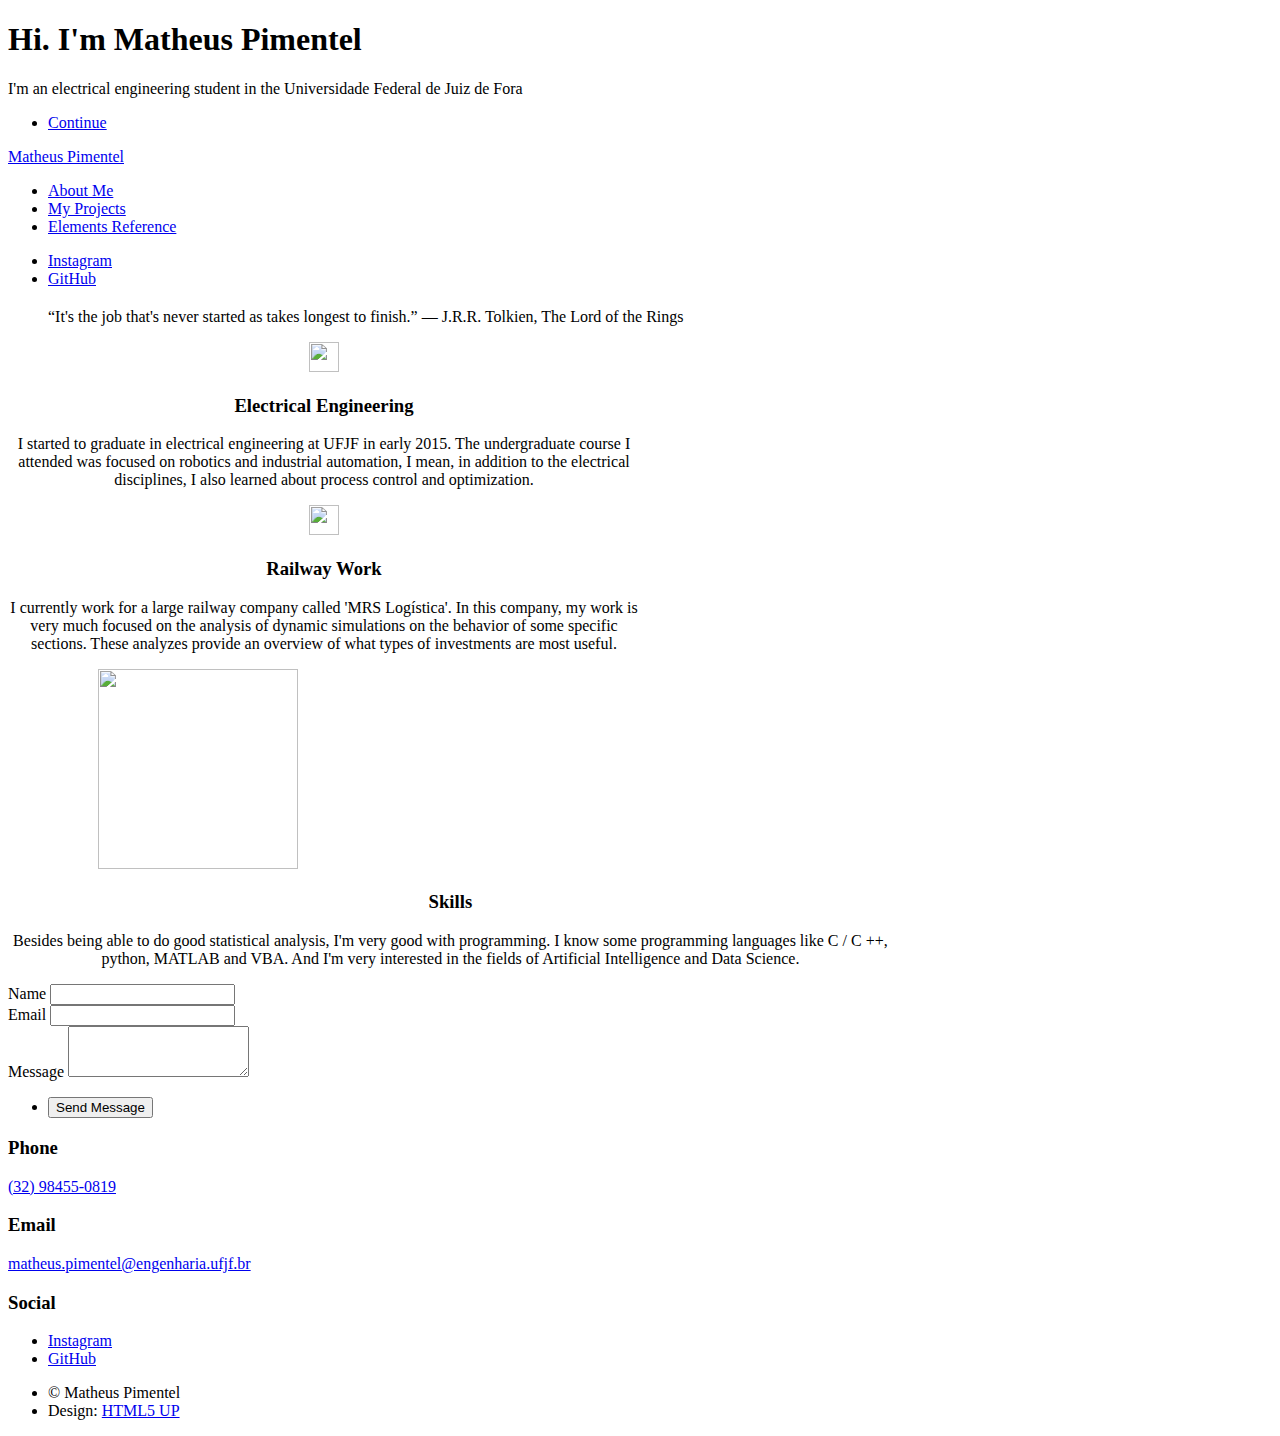
==== index.html @ df6a28dd "teste" ====
<!DOCTYPE HTML>
<!--
	Massively by HTML5 UP
	html5up.net | @ajlkn
	Free for personal and commercial use under the CCA 3.0 license (html5up.net/license)
-->
<html>
	<head>
		<title>Matheus Pimentel</title>
		<meta charset="utf-8" />
		<meta name="viewport" content="width=device-width, initial-scale=1, user-scalable=no" />
		<link rel="stylesheet" href="assets/css/main.css" />
		<noscript><link rel="stylesheet" href="assets/css/noscript.css" /></noscript>
	</head>
	<body class="is-preload">

		<!-- Wrapper -->
			<div id="wrapper">
				<!-- Intro -->
				<div id="intro">
					<h1>Hi. I'm Matheus Pimentel</h1>
					<p>
						I'm an electrical engineering student in the Universidade Federal de Juiz de Fora</p>
					<ul class="actions">
						<li><a href="#header" class="button icon solid solo fa-arrow-down scrolly">Continue</a></li>
					</ul>
				</div>

				<!-- Header -->
					<header id="header">
						<a href="index.html" class="logo">Matheus Pimentel</a>
					</header>

				<!-- Nav -->
					<nav id="nav">
						<ul class="links">
							<li class="active"><a href="index.html">About Me</a></li>
							<li><a href="myProjects.html">My Projects</a></li>
							<li><a href="elements.html">Elements Reference</a></li>
						</ul>
						<ul class="icons">
							<!--<li><a href="https://www.facebook.com/matheus.pimentel.121" class="icon brands fa-facebook-f"><span class="label">Facebook</span></a></li>  -->
							<li><a href="https://www.instagram.com/matheus.pimentel__/" class="icon brands fa-instagram"><span class="label">Instagram</span></a></li>
							<li><a href="https://github.com/matheus-pimentel" class="icon brands fa-github"><span class="label">GitHub</span></a></li>
						</ul>
					</nav>

				<!-- Main -->
					<div id="main">

						<!-- Post -->
							<section class="post">
								<header class="major">

								<!-- Blockquote -->
								<h2></h2>
								<blockquote>“It's the job that's never started as takes longest to finish.”
									― J.R.R. Tolkien, The Lord of the Rings</blockquote>
								
								<!--<hr />
									<h1>A234</h1>
									<p>Um primeiro teste</p>
								</header>
								<div class="image main"><img src="images/pic01.jpg" alt="" /></div>
								<p>tste.</p> -->

								<div class="row" style="text-align:center;alt: initial;">
									<div class="column" style="width: 50%;">
										<section>
											<img width="30" height="30" src="images/electrical.jpg"/>
											<h3>Electrical Engineering</h3>
											<p>
												I started to graduate in electrical engineering at UFJF in early 2015. The undergraduate course I attended was focused on robotics and industrial automation, I mean, in addition to the electrical disciplines, I also learned about process control and optimization.</p>
										</section>
									</div>
									<div class="column" style="width: 50%;">
										<section>
											<img width="30" height="30" src="images/railway.webp"/>
											<h3>Railway Work</h3>
											<p>
												I currently work for a large railway company called 'MRS Logística'. In this company, my work is very much focused on the analysis of dynamic simulations on the behavior of some specific sections. These analyzes provide an overview of what types of investments are most useful.</p>
										</section>
									</div>
								</div>		
								
								<div class="row" style="text-align:center;alt: initial;">
									<div class="column" style="width: 30%;">
										<section>
											<img width="200" height="200" src="images/skills.png"/>
										</section>
									</div>
									<div class="column" style="width: 70%;">
										<section>
											<h3>Skills</h3>
											<p>Besides being able to do good statistical analysis, I'm very good with programming. I know some programming languages ​​like C / C ++, python, MATLAB and VBA. And I'm very interested in the fields of Artificial Intelligence and Data Science.</p>
										</section>
									</div>
								</div>		
							</section>

					</div>

				<!-- Footer -->
					<footer id="footer">
						<section>
							<form method="post" action="#">
								<div class="fields">
									<div class="field">
										<label for="name">Name</label>
										<input type="text" name="name" id="name" />
									</div>
									<div class="field">
										<label for="email">Email</label>
										<input type="text" name="email" id="email" />
									</div>
									<div class="field">
										<label for="message">Message</label>
										<textarea name="message" id="message" rows="3"></textarea>
									</div>
								</div>
								<ul class="actions">
									<li><input type="submit" value="Send Message" /></li>
								</ul>
							</form>
						</section>
						<section class="split contact">
							<!--
							<section class="alt">
								<h3>Address</h3>
								<p>1234 Somewhere Road #87257<br />
								Nashville, TN 00000-0000</p>
							</section> -->
							<section>
								<h3>Phone</h3>
								<p><a href="#">(32) 98455-0819</a></p>
							</section>
							<section>
								<h3>Email</h3>
								<p><a href="#">matheus.pimentel@engenharia.ufjf.br</a></p>
							</section>
							<section>
								<h3>Social</h3>
								<ul class="icons alt">
									<!--<li><a href="https://www.facebook.com/matheus.pimentel.121" class="icon brands fa-facebook-f"><span class="label">Facebook</span></a></li>  -->
									<li><a href="https://www.instagram.com/matheus.pimentel__/" class="icon brands fa-instagram"><span class="label">Instagram</span></a></li>
									<li><a href="https://github.com/matheus-pimentel" class="icon brands fa-github"><span class="label">GitHub</span></a></li>
								</ul>
							</section>
						</section>
					</footer>

				<!-- Copyright -->
					<div id="copyright">
						<ul><li>&copy; Matheus Pimentel</li><li>Design: <a href="https://html5up.net">HTML5 UP</a></li></ul>
					</div>

			</div>

		<!-- Scripts -->
			<script src="assets/js/jquery.min.js"></script>
			<script src="assets/js/jquery.scrollex.min.js"></script>
			<script src="assets/js/jquery.scrolly.min.js"></script>
			<script src="assets/js/browser.min.js"></script>
			<script src="assets/js/breakpoints.min.js"></script>
			<script src="assets/js/util.js"></script>
			<script src="assets/js/main.js"></script>

	</body>
</html>
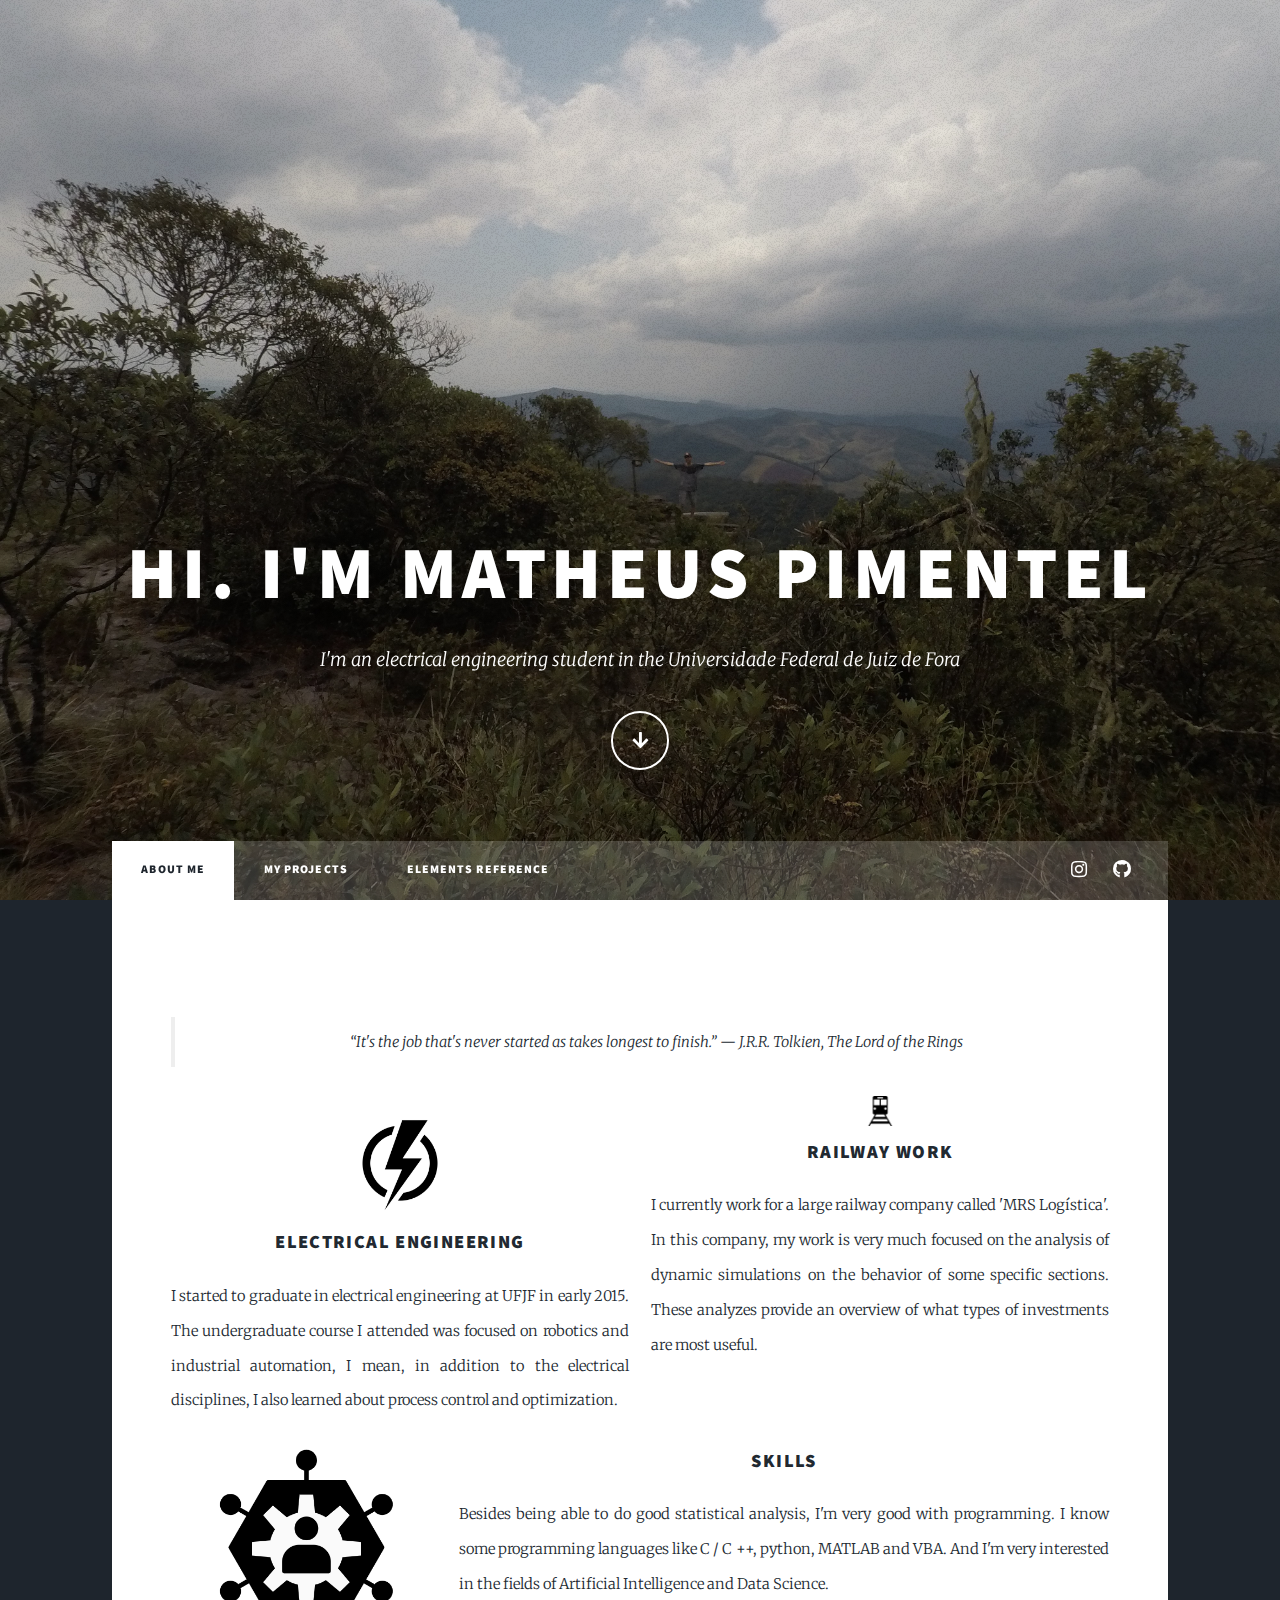
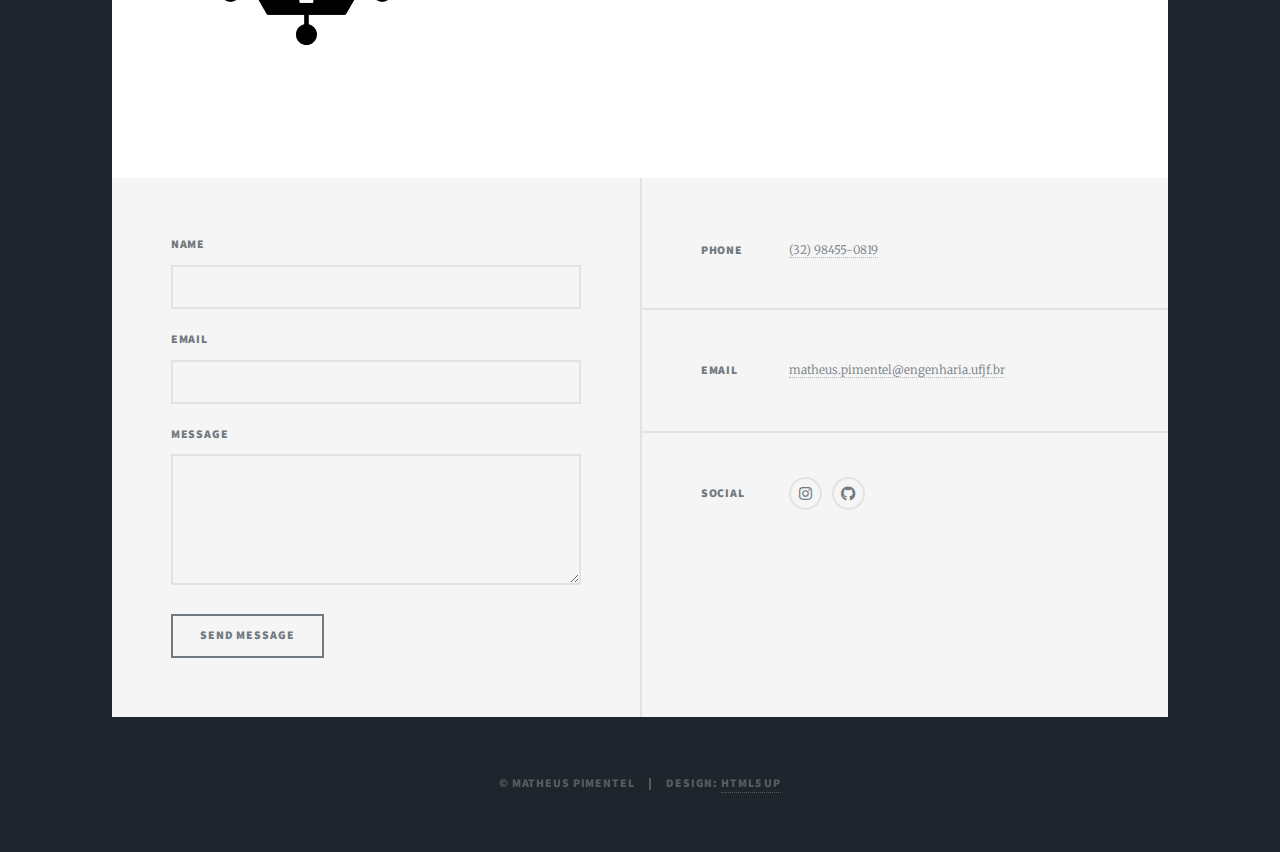
==== commit c0b21621: "teste3" ====
--- a/index.html
+++ b/index.html
@@ -67,7 +67,7 @@
 								<div class="row" style="text-align:center;alt: initial;">
 									<div class="column" style="width: 50%;">
 										<section>
-											<img width="30" height="30" src="images/electrical.jpg"/>
+											<img width="30%" height="30%" src="images/electrical.jpg"/>
 											<h3>Electrical Engineering</h3>
 											<p>
 												I started to graduate in electrical engineering at UFJF in early 2015. The undergraduate course I attended was focused on robotics and industrial automation, I mean, in addition to the electrical disciplines, I also learned about process control and optimization.</p>
--- a/assets/css/main.css
+++ b/assets/css/main.css
@@ -0,0 +1,4689 @@
+@import url(fontawesome-all.min.css);
+@import url("https://fonts.googleapis.com/css?family=Merriweather:300,700,300italic,700italic|Source+Sans+Pro:900");
+
+/*
+	Massively by HTML5 UP
+	html5up.net | @ajlkn
+	Free for personal and commercial use under the CCA 3.0 license (html5up.net/license)
+*/
+
+html, body, div, span, applet, object,
+iframe, h1, h2, h3, h4, h5, h6, p, blockquote,
+pre, a, abbr, acronym, address, big, cite,
+code, del, dfn, em, img, ins, kbd, q, s, samp,
+small, strike, strong, sub, sup, tt, var, b,
+u, i, center, dl, dt, dd, ol, ul, li, fieldset,
+form, label, legend, table, caption, tbody,
+tfoot, thead, tr, th, td, article, aside,
+canvas, details, embed, figure, figcaption,
+footer, header, hgroup, menu, nav, output, ruby,
+section, summary, time, mark, audio, video {
+	margin: 0;
+	padding: 0;
+	border: 0;
+	font-size: 100%;
+	font: inherit;
+	vertical-align: baseline;}
+
+article, aside, details, figcaption, figure,
+footer, header, hgroup, menu, nav, section {
+	display: block;}
+
+body {
+	line-height: 1;
+}
+
+ol, ul {
+	list-style: none;
+}
+
+blockquote, q {
+	quotes: none;
+}
+
+	blockquote:before, blockquote:after, q:before, q:after {
+		content: '';
+		content: none;
+	}
+
+table {
+	border-collapse: collapse;
+	border-spacing: 0;
+}
+
+body {
+	-webkit-text-size-adjust: none;
+}
+
+mark {
+	background-color: transparent;
+	color: inherit;
+}
+
+input::-moz-focus-inner {
+	border: 0;
+	padding: 0;
+}
+
+input, select, textarea {
+	-moz-appearance: none;
+	-webkit-appearance: none;
+	-ms-appearance: none;
+	appearance: none;
+}
+
+/* Basic */
+
+	@-ms-viewport {
+		width: device-width;
+	}
+
+	body {
+		-ms-overflow-style: scrollbar;
+	}
+
+	@media screen and (max-width: 480px) {
+
+		html, body {
+			min-width: 320px;
+		}
+
+	}
+
+	html {
+		box-sizing: border-box;
+	}
+
+	*, *:before, *:after {
+		box-sizing: inherit;
+	}
+
+	body {
+		background-color: #1e252d;
+	}
+
+		body.is-preload *, body.is-preload *:before, body.is-preload *:after {
+			-moz-animation: none !important;
+			-webkit-animation: none !important;
+			-ms-animation: none !important;
+			animation: none !important;
+			-moz-transition: none !important;
+			-webkit-transition: none !important;
+			-ms-transition: none !important;
+			transition: none !important;
+		}
+
+/* Type */
+
+	html {
+		font-size: 16pt;
+	}
+
+		@media screen and (max-width: 1680px) {
+
+			html {
+				font-size: 12pt;
+			}
+
+		}
+
+		@media screen and (max-width: 1280px) {
+
+			html {
+				font-size: 11pt;
+			}
+
+		}
+
+		@media screen and (max-width: 360px) {
+
+			html {
+				font-size: 10pt;
+			}
+
+		}
+
+	body {
+		color: #212931;
+	}
+
+	body, input, select, textarea {
+		font-family: "Merriweather", Georgia, serif;
+		font-weight: 300;
+		font-size: 1rem;
+		line-height: 2.375;
+	}
+
+	a {
+		-moz-transition: color 0.2s ease-in-out, background-color 0.2s ease-in-out, border-color 0.2s ease-in-out, box-shadow 0.2s ease-in-out;
+		-webkit-transition: color 0.2s ease-in-out, background-color 0.2s ease-in-out, border-color 0.2s ease-in-out, box-shadow 0.2s ease-in-out;
+		-ms-transition: color 0.2s ease-in-out, background-color 0.2s ease-in-out, border-color 0.2s ease-in-out, box-shadow 0.2s ease-in-out;
+		transition: color 0.2s ease-in-out, background-color 0.2s ease-in-out, border-color 0.2s ease-in-out, box-shadow 0.2s ease-in-out;
+		border-bottom: dotted 1px;
+		text-decoration: none;
+	}
+
+		a:hover {
+			border-bottom-color: transparent;
+		}
+
+	strong, b {
+		font-weight: 600;
+	}
+
+	em, i {
+		font-style: italic;
+	}
+
+	p {
+		text-align: justify;
+		margin: 0 0 2rem 0;
+	}
+
+	h1, h2, h3, h4, h5, h6 {
+		font-family: "Source Sans Pro", Helvetica, sans-serif;
+		font-weight: 900;
+		line-height: 1.5;
+		letter-spacing: 0.075em;
+		text-transform: uppercase;
+		margin: 0 0 1rem 0;
+	}
+
+		h1 a, h2 a, h3 a, h4 a, h5 a, h6 a {
+			border-bottom: 0;
+			color: inherit;
+			text-decoration: none;
+		}
+
+	h1 {
+		font-size: 4rem;
+		line-height: 1.1;
+		margin: 0 0 2rem 0;
+	}
+
+	h2 {
+		font-size: 1.75rem;
+		line-height: 1.3;
+		margin: 0 0 1.5rem 0;
+	}
+
+	h3 {
+		font-size: 1.25rem;
+		margin: 0 0 1.5rem 0;
+	}
+
+	h4 {
+		font-size: 1rem;
+	}
+
+	h5 {
+		font-size: 0.9rem;
+	}
+
+	h6 {
+		font-size: 0.8rem;
+	}
+
+	sub {
+		font-size: 0.8rem;
+		position: relative;
+		top: 0.5rem;
+	}
+
+	sup {
+		font-size: 0.8rem;
+		position: relative;
+		top: -0.5rem;
+	}
+
+	blockquote {
+		border-left: solid 4px;
+		font-style: italic;
+		margin: 0 0 2rem 0;
+		padding: 0.5rem 0 0.5rem 2rem;
+	}
+
+	code {
+		border: solid 2px;
+		font-family: "Courier New", monospace;
+		font-size: 0.9rem;
+		margin: 0 0.25rem;
+		padding: 0.25rem 0.65rem;
+	}
+
+	pre {
+		-webkit-overflow-scrolling: touch;
+		font-family: "Courier New", monospace;
+		font-size: 0.9rem;
+		margin: 0 0 2rem 0;
+	}
+
+		pre code {
+			display: block;
+			line-height: 1.75;
+			padding: 1rem 1.5rem;
+			overflow-x: auto;
+		}
+
+	hr {
+		border: 0;
+		border-bottom: solid 2px;
+		margin: 3rem 0;
+	}
+
+		hr.major {
+			margin: 5rem 0;
+		}
+
+	.align-left {
+		text-align: left;
+	}
+
+	.align-center {
+		text-align: center;
+	}
+
+	.align-right {
+		text-align: right;
+	}
+
+	input, select, textarea {
+		color: #212931;
+	}
+
+	a {
+		color: #212931;
+		border-bottom-color: rgba(33, 41, 49, 0.5);
+	}
+
+		a:hover {
+			border-bottom-color: transparent;
+			color: #18bfef !important;
+		}
+
+	strong, b {
+		color: #212931;
+	}
+
+	h1, h2, h3, h4, h5, h6 {
+		color: #212931;
+	}
+
+	blockquote {
+		border-left-color: #eeeeee;
+	}
+
+	code {
+		background: rgba(220, 220, 220, 0.25);
+		border-color: #eeeeee;
+	}
+
+	hr {
+		border-bottom-color: #eeeeee;
+	}
+
+/* Row */
+
+	.row {
+		display: flex;
+		flex-wrap: wrap;
+		box-sizing: border-box;
+		align-items: stretch;
+	}
+
+		.row > * {
+			box-sizing: border-box;
+		}
+
+		.row.gtr-uniform > * > :last-child {
+			margin-bottom: 0;
+		}
+
+		.row.aln-left {
+			justify-content: flex-start;
+		}
+
+		.row.aln-center {
+			justify-content: center;
+		}
+
+		.row.aln-right {
+			justify-content: flex-end;
+		}
+
+		.row.aln-top {
+			align-items: flex-start;
+		}
+
+		.row.aln-middle {
+			align-items: center;
+		}
+
+		.row.aln-bottom {
+			align-items: flex-end;
+		}
+
+		.row > .imp {
+			order: -1;
+		}
+
+		.row > .col-1 {
+			width: 8.33333%;
+		}
+
+		.row > .off-1 {
+			margin-left: 8.33333%;
+		}
+
+		.row > .col-2 {
+			width: 16.66667%;
+		}
+
+		.row > .off-2 {
+			margin-left: 16.66667%;
+		}
+
+		.row > .col-3 {
+			width: 25%;
+		}
+
+		.row > .off-3 {
+			margin-left: 25%;
+		}
+
+		.row > .col-4 {
+			width: 33.33333%;
+		}
+
+		.row > .off-4 {
+			margin-left: 33.33333%;
+		}
+
+		.row > .col-5 {
+			width: 41.66667%;
+		}
+
+		.row > .off-5 {
+			margin-left: 41.66667%;
+		}
+
+		.row > .col-6 {
+			width: 50%;
+		}
+
+		.row > .off-6 {
+			margin-left: 50%;
+		}
+
+		.row > .col-7 {
+			width: 58.33333%;
+		}
+
+		.row > .off-7 {
+			margin-left: 58.33333%;
+		}
+
+		.row > .col-8 {
+			width: 66.66667%;
+		}
+
+		.row > .off-8 {
+			margin-left: 66.66667%;
+		}
+
+		.row > .col-9 {
+			width: 75%;
+		}
+
+		.row > .off-9 {
+			margin-left: 75%;
+		}
+
+		.row > .col-10 {
+			width: 83.33333%;
+		}
+
+		.row > .off-10 {
+			margin-left: 83.33333%;
+		}
+
+		.row > .col-11 {
+			width: 91.66667%;
+		}
+
+		.row > .off-11 {
+			margin-left: 91.66667%;
+		}
+
+		.row > .col-12 {
+			width: 100%;
+		}
+
+		.row > .off-12 {
+			margin-left: 100%;
+		}
+
+		.row.gtr-0 {
+			margin-top: 0;
+			margin-left: 0rem;
+		}
+
+			.row.gtr-0 > * {
+				padding: 0 0 0 0rem;
+			}
+
+			.row.gtr-0.gtr-uniform {
+				margin-top: 0rem;
+			}
+
+				.row.gtr-0.gtr-uniform > * {
+					padding-top: 0rem;
+				}
+
+		.row.gtr-25 {
+			margin-top: 0;
+			margin-left: -0.375rem;
+		}
+
+			.row.gtr-25 > * {
+				padding: 0 0 0 0.375rem;
+			}
+
+			.row.gtr-25.gtr-uniform {
+				margin-top: -0.375rem;
+			}
+
+				.row.gtr-25.gtr-uniform > * {
+					padding-top: 0.375rem;
+				}
+
+		.row.gtr-50 {
+			margin-top: 0;
+			margin-left: -0.75rem;
+		}
+
+			.row.gtr-50 > * {
+				padding: 0 0 0 0.75rem;
+			}
+
+			.row.gtr-50.gtr-uniform {
+				margin-top: -0.75rem;
+			}
+
+				.row.gtr-50.gtr-uniform > * {
+					padding-top: 0.75rem;
+				}
+
+		.row {
+			margin-top: 0;
+			margin-left: -1.5rem;
+		}
+
+			.row > * {
+				padding: 0 0 0 1.5rem;
+			}
+
+			.row.gtr-uniform {
+				margin-top: -1.5rem;
+			}
+
+				.row.gtr-uniform > * {
+					padding-top: 1.5rem;
+				}
+
+		.row.gtr-150 {
+			margin-top: 0;
+			margin-left: -2.25rem;
+		}
+
+			.row.gtr-150 > * {
+				padding: 0 0 0 2.25rem;
+			}
+
+			.row.gtr-150.gtr-uniform {
+				margin-top: -2.25rem;
+			}
+
+				.row.gtr-150.gtr-uniform > * {
+					padding-top: 2.25rem;
+				}
+
+		.row.gtr-200 {
+			margin-top: 0;
+			margin-left: -3rem;
+		}
+
+			.row.gtr-200 > * {
+				padding: 0 0 0 3rem;
+			}
+
+			.row.gtr-200.gtr-uniform {
+				margin-top: -3rem;
+			}
+
+				.row.gtr-200.gtr-uniform > * {
+					padding-top: 3rem;
+				}
+
+		@media screen and (max-width: 1680px) {
+
+			.row {
+				display: flex;
+				flex-wrap: wrap;
+				box-sizing: border-box;
+				align-items: stretch;
+			}
+
+				.row > * {
+					box-sizing: border-box;
+				}
+
+				.row.gtr-uniform > * > :last-child {
+					margin-bottom: 0;
+				}
+
+				.row.aln-left {
+					justify-content: flex-start;
+				}
+
+				.row.aln-center {
+					justify-content: center;
+				}
+
+				.row.aln-right {
+					justify-content: flex-end;
+				}
+
+				.row.aln-top {
+					align-items: flex-start;
+				}
+
+				.row.aln-middle {
+					align-items: center;
+				}
+
+				.row.aln-bottom {
+					align-items: flex-end;
+				}
+
+				.row > .imp-xlarge {
+					order: -1;
+				}
+
+				.row > .col-1-xlarge {
+					width: 8.33333%;
+				}
+
+				.row > .off-1-xlarge {
+					margin-left: 8.33333%;
+				}
+
+				.row > .col-2-xlarge {
+					width: 16.66667%;
+				}
+
+				.row > .off-2-xlarge {
+					margin-left: 16.66667%;
+				}
+
+				.row > .col-3-xlarge {
+					width: 25%;
+				}
+
+				.row > .off-3-xlarge {
+					margin-left: 25%;
+				}
+
+				.row > .col-4-xlarge {
+					width: 33.33333%;
+				}
+
+				.row > .off-4-xlarge {
+					margin-left: 33.33333%;
+				}
+
+				.row > .col-5-xlarge {
+					width: 41.66667%;
+				}
+
+				.row > .off-5-xlarge {
+					margin-left: 41.66667%;
+				}
+
+				.row > .col-6-xlarge {
+					width: 50%;
+				}
+
+				.row > .off-6-xlarge {
+					margin-left: 50%;
+				}
+
+				.row > .col-7-xlarge {
+					width: 58.33333%;
+				}
+
+				.row > .off-7-xlarge {
+					margin-left: 58.33333%;
+				}
+
+				.row > .col-8-xlarge {
+					width: 66.66667%;
+				}
+
+				.row > .off-8-xlarge {
+					margin-left: 66.66667%;
+				}
+
+				.row > .col-9-xlarge {
+					width: 75%;
+				}
+
+				.row > .off-9-xlarge {
+					margin-left: 75%;
+				}
+
+				.row > .col-10-xlarge {
+					width: 83.33333%;
+				}
+
+				.row > .off-10-xlarge {
+					margin-left: 83.33333%;
+				}
+
+				.row > .col-11-xlarge {
+					width: 91.66667%;
+				}
+
+				.row > .off-11-xlarge {
+					margin-left: 91.66667%;
+				}
+
+				.row > .col-12-xlarge {
+					width: 100%;
+				}
+
+				.row > .off-12-xlarge {
+					margin-left: 100%;
+				}
+
+				.row.gtr-0 {
+					margin-top: 0;
+					margin-left: 0rem;
+				}
+
+					.row.gtr-0 > * {
+						padding: 0 0 0 0rem;
+					}
+
+					.row.gtr-0.gtr-uniform {
+						margin-top: 0rem;
+					}
+
+						.row.gtr-0.gtr-uniform > * {
+							padding-top: 0rem;
+						}
+
+				.row.gtr-25 {
+					margin-top: 0;
+					margin-left: -0.375rem;
+				}
+
+					.row.gtr-25 > * {
+						padding: 0 0 0 0.375rem;
+					}
+
+					.row.gtr-25.gtr-uniform {
+						margin-top: -0.375rem;
+					}
+
+						.row.gtr-25.gtr-uniform > * {
+							padding-top: 0.375rem;
+						}
+
+				.row.gtr-50 {
+					margin-top: 0;
+					margin-left: -0.75rem;
+				}
+
+					.row.gtr-50 > * {
+						padding: 0 0 0 0.75rem;
+					}
+
+					.row.gtr-50.gtr-uniform {
+						margin-top: -0.75rem;
+					}
+
+						.row.gtr-50.gtr-uniform > * {
+							padding-top: 0.75rem;
+						}
+
+				.row {
+					margin-top: 0;
+					margin-left: -1.5rem;
+				}
+
+					.row > * {
+						padding: 0 0 0 1.5rem;
+					}
+
+					.row.gtr-uniform {
+						margin-top: -1.5rem;
+					}
+
+						.row.gtr-uniform > * {
+							padding-top: 1.5rem;
+						}
+
+				.row.gtr-150 {
+					margin-top: 0;
+					margin-left: -2.25rem;
+				}
+
+					.row.gtr-150 > * {
+						padding: 0 0 0 2.25rem;
+					}
+
+					.row.gtr-150.gtr-uniform {
+						margin-top: -2.25rem;
+					}
+
+						.row.gtr-150.gtr-uniform > * {
+							padding-top: 2.25rem;
+						}
+
+				.row.gtr-200 {
+					margin-top: 0;
+					margin-left: -3rem;
+				}
+
+					.row.gtr-200 > * {
+						padding: 0 0 0 3rem;
+					}
+
+					.row.gtr-200.gtr-uniform {
+						margin-top: -3rem;
+					}
+
+						.row.gtr-200.gtr-uniform > * {
+							padding-top: 3rem;
+						}
+
+		}
+
+		@media screen and (max-width: 1280px) {
+
+			.row {
+				display: flex;
+				flex-wrap: wrap;
+				box-sizing: border-box;
+				align-items: stretch;
+			}
+
+				.row > * {
+					box-sizing: border-box;
+				}
+
+				.row.gtr-uniform > * > :last-child {
+					margin-bottom: 0;
+				}
+
+				.row.aln-left {
+					justify-content: flex-start;
+				}
+
+				.row.aln-center {
+					justify-content: center;
+				}
+
+				.row.aln-right {
+					justify-content: flex-end;
+				}
+
+				.row.aln-top {
+					align-items: flex-start;
+				}
+
+				.row.aln-middle {
+					align-items: center;
+				}
+
+				.row.aln-bottom {
+					align-items: flex-end;
+				}
+
+				.row > .imp-large {
+					order: -1;
+				}
+
+				.row > .col-1-large {
+					width: 8.33333%;
+				}
+
+				.row > .off-1-large {
+					margin-left: 8.33333%;
+				}
+
+				.row > .col-2-large {
+					width: 16.66667%;
+				}
+
+				.row > .off-2-large {
+					margin-left: 16.66667%;
+				}
+
+				.row > .col-3-large {
+					width: 25%;
+				}
+
+				.row > .off-3-large {
+					margin-left: 25%;
+				}
+
+				.row > .col-4-large {
+					width: 33.33333%;
+				}
+
+				.row > .off-4-large {
+					margin-left: 33.33333%;
+				}
+
+				.row > .col-5-large {
+					width: 41.66667%;
+				}
+
+				.row > .off-5-large {
+					margin-left: 41.66667%;
+				}
+
+				.row > .col-6-large {
+					width: 50%;
+				}
+
+				.row > .off-6-large {
+					margin-left: 50%;
+				}
+
+				.row > .col-7-large {
+					width: 58.33333%;
+				}
+
+				.row > .off-7-large {
+					margin-left: 58.33333%;
+				}
+
+				.row > .col-8-large {
+					width: 66.66667%;
+				}
+
+				.row > .off-8-large {
+					margin-left: 66.66667%;
+				}
+
+				.row > .col-9-large {
+					width: 75%;
+				}
+
+				.row > .off-9-large {
+					margin-left: 75%;
+				}
+
+				.row > .col-10-large {
+					width: 83.33333%;
+				}
+
+				.row > .off-10-large {
+					margin-left: 83.33333%;
+				}
+
+				.row > .col-11-large {
+					width: 91.66667%;
+				}
+
+				.row > .off-11-large {
+					margin-left: 91.66667%;
+				}
+
+				.row > .col-12-large {
+					width: 100%;
+				}
+
+				.row > .off-12-large {
+					margin-left: 100%;
+				}
+
+				.row.gtr-0 {
+					margin-top: 0;
+					margin-left: 0rem;
+				}
+
+					.row.gtr-0 > * {
+						padding: 0 0 0 0rem;
+					}
+
+					.row.gtr-0.gtr-uniform {
+						margin-top: 0rem;
+					}
+
+						.row.gtr-0.gtr-uniform > * {
+							padding-top: 0rem;
+						}
+
+				.row.gtr-25 {
+					margin-top: 0;
+					margin-left: -0.375rem;
+				}
+
+					.row.gtr-25 > * {
+						padding: 0 0 0 0.375rem;
+					}
+
+					.row.gtr-25.gtr-uniform {
+						margin-top: -0.375rem;
+					}
+
+						.row.gtr-25.gtr-uniform > * {
+							padding-top: 0.375rem;
+						}
+
+				.row.gtr-50 {
+					margin-top: 0;
+					margin-left: -0.75rem;
+				}
+
+					.row.gtr-50 > * {
+						padding: 0 0 0 0.75rem;
+					}
+
+					.row.gtr-50.gtr-uniform {
+						margin-top: -0.75rem;
+					}
+
+						.row.gtr-50.gtr-uniform > * {
+							padding-top: 0.75rem;
+						}
+
+				.row {
+					margin-top: 0;
+					margin-left: -1.5rem;
+				}
+
+					.row > * {
+						padding: 0 0 0 1.5rem;
+					}
+
+					.row.gtr-uniform {
+						margin-top: -1.5rem;
+					}
+
+						.row.gtr-uniform > * {
+							padding-top: 1.5rem;
+						}
+
+				.row.gtr-150 {
+					margin-top: 0;
+					margin-left: -2.25rem;
+				}
+
+					.row.gtr-150 > * {
+						padding: 0 0 0 2.25rem;
+					}
+
+					.row.gtr-150.gtr-uniform {
+						margin-top: -2.25rem;
+					}
+
+						.row.gtr-150.gtr-uniform > * {
+							padding-top: 2.25rem;
+						}
+
+				.row.gtr-200 {
+					margin-top: 0;
+					margin-left: -3rem;
+				}
+
+					.row.gtr-200 > * {
+						padding: 0 0 0 3rem;
+					}
+
+					.row.gtr-200.gtr-uniform {
+						margin-top: -3rem;
+					}
+
+						.row.gtr-200.gtr-uniform > * {
+							padding-top: 3rem;
+						}
+
+		}
+
+		@media screen and (max-width: 980px) {
+
+			.row {
+				display: flex;
+				flex-wrap: wrap;
+				box-sizing: border-box;
+				align-items: stretch;
+			}
+
+				.row > * {
+					box-sizing: border-box;
+				}
+
+				.row.gtr-uniform > * > :last-child {
+					margin-bottom: 0;
+				}
+
+				.row.aln-left {
+					justify-content: flex-start;
+				}
+
+				.row.aln-center {
+					justify-content: center;
+				}
+
+				.row.aln-right {
+					justify-content: flex-end;
+				}
+
+				.row.aln-top {
+					align-items: flex-start;
+				}
+
+				.row.aln-middle {
+					align-items: center;
+				}
+
+				.row.aln-bottom {
+					align-items: flex-end;
+				}
+
+				.row > .imp-medium {
+					order: -1;
+				}
+
+				.row > .col-1-medium {
+					width: 8.33333%;
+				}
+
+				.row > .off-1-medium {
+					margin-left: 8.33333%;
+				}
+
+				.row > .col-2-medium {
+					width: 16.66667%;
+				}
+
+				.row > .off-2-medium {
+					margin-left: 16.66667%;
+				}
+
+				.row > .col-3-medium {
+					width: 25%;
+				}
+
+				.row > .off-3-medium {
+					margin-left: 25%;
+				}
+
+				.row > .col-4-medium {
+					width: 33.33333%;
+				}
+
+				.row > .off-4-medium {
+					margin-left: 33.33333%;
+				}
+
+				.row > .col-5-medium {
+					width: 41.66667%;
+				}
+
+				.row > .off-5-medium {
+					margin-left: 41.66667%;
+				}
+
+				.row > .col-6-medium {
+					width: 50%;
+				}
+
+				.row > .off-6-medium {
+					margin-left: 50%;
+				}
+
+				.row > .col-7-medium {
+					width: 58.33333%;
+				}
+
+				.row > .off-7-medium {
+					margin-left: 58.33333%;
+				}
+
+				.row > .col-8-medium {
+					width: 66.66667%;
+				}
+
+				.row > .off-8-medium {
+					margin-left: 66.66667%;
+				}
+
+				.row > .col-9-medium {
+					width: 75%;
+				}
+
+				.row > .off-9-medium {
+					margin-left: 75%;
+				}
+
+				.row > .col-10-medium {
+					width: 83.33333%;
+				}
+
+				.row > .off-10-medium {
+					margin-left: 83.33333%;
+				}
+
+				.row > .col-11-medium {
+					width: 91.66667%;
+				}
+
+				.row > .off-11-medium {
+					margin-left: 91.66667%;
+				}
+
+				.row > .col-12-medium {
+					width: 100%;
+				}
+
+				.row > .off-12-medium {
+					margin-left: 100%;
+				}
+
+				.row.gtr-0 {
+					margin-top: 0;
+					margin-left: 0rem;
+				}
+
+					.row.gtr-0 > * {
+						padding: 0 0 0 0rem;
+					}
+
+					.row.gtr-0.gtr-uniform {
+						margin-top: 0rem;
+					}
+
+						.row.gtr-0.gtr-uniform > * {
+							padding-top: 0rem;
+						}
+
+				.row.gtr-25 {
+					margin-top: 0;
+					margin-left: -0.375rem;
+				}
+
+					.row.gtr-25 > * {
+						padding: 0 0 0 0.375rem;
+					}
+
+					.row.gtr-25.gtr-uniform {
+						margin-top: -0.375rem;
+					}
+
+						.row.gtr-25.gtr-uniform > * {
+							padding-top: 0.375rem;
+						}
+
+				.row.gtr-50 {
+					margin-top: 0;
+					margin-left: -0.75rem;
+				}
+
+					.row.gtr-50 > * {
+						padding: 0 0 0 0.75rem;
+					}
+
+					.row.gtr-50.gtr-uniform {
+						margin-top: -0.75rem;
+					}
+
+						.row.gtr-50.gtr-uniform > * {
+							padding-top: 0.75rem;
+						}
+
+				.row {
+					margin-top: 0;
+					margin-left: -1.5rem;
+				}
+
+					.row > * {
+						padding: 0 0 0 1.5rem;
+					}
+
+					.row.gtr-uniform {
+						margin-top: -1.5rem;
+					}
+
+						.row.gtr-uniform > * {
+							padding-top: 1.5rem;
+						}
+
+				.row.gtr-150 {
+					margin-top: 0;
+					margin-left: -2.25rem;
+				}
+
+					.row.gtr-150 > * {
+						padding: 0 0 0 2.25rem;
+					}
+
+					.row.gtr-150.gtr-uniform {
+						margin-top: -2.25rem;
+					}
+
+						.row.gtr-150.gtr-uniform > * {
+							padding-top: 2.25rem;
+						}
+
+				.row.gtr-200 {
+					margin-top: 0;
+					margin-left: -3rem;
+				}
+
+					.row.gtr-200 > * {
+						padding: 0 0 0 3rem;
+					}
+
+					.row.gtr-200.gtr-uniform {
+						margin-top: -3rem;
+					}
+
+						.row.gtr-200.gtr-uniform > * {
+							padding-top: 3rem;
+						}
+
+		}
+
+		@media screen and (max-width: 736px) {
+
+			.row {
+				display: flex;
+				flex-wrap: wrap;
+				box-sizing: border-box;
+				align-items: stretch;
+			}
+
+				.row > * {
+					box-sizing: border-box;
+				}
+
+				.row.gtr-uniform > * > :last-child {
+					margin-bottom: 0;
+				}
+
+				.row.aln-left {
+					justify-content: flex-start;
+				}
+
+				.row.aln-center {
+					justify-content: center;
+				}
+
+				.row.aln-right {
+					justify-content: flex-end;
+				}
+
+				.row.aln-top {
+					align-items: flex-start;
+				}
+
+				.row.aln-middle {
+					align-items: center;
+				}
+
+				.row.aln-bottom {
+					align-items: flex-end;
+				}
+
+				.row > .imp-small {
+					order: -1;
+				}
+
+				.row > .col-1-small {
+					width: 8.33333%;
+				}
+
+				.row > .off-1-small {
+					margin-left: 8.33333%;
+				}
+
+				.row > .col-2-small {
+					width: 16.66667%;
+				}
+
+				.row > .off-2-small {
+					margin-left: 16.66667%;
+				}
+
+				.row > .col-3-small {
+					width: 25%;
+				}
+
+				.row > .off-3-small {
+					margin-left: 25%;
+				}
+
+				.row > .col-4-small {
+					width: 33.33333%;
+				}
+
+				.row > .off-4-small {
+					margin-left: 33.33333%;
+				}
+
+				.row > .col-5-small {
+					width: 41.66667%;
+				}
+
+				.row > .off-5-small {
+					margin-left: 41.66667%;
+				}
+
+				.row > .col-6-small {
+					width: 50%;
+				}
+
+				.row > .off-6-small {
+					margin-left: 50%;
+				}
+
+				.row > .col-7-small {
+					width: 58.33333%;
+				}
+
+				.row > .off-7-small {
+					margin-left: 58.33333%;
+				}
+
+				.row > .col-8-small {
+					width: 66.66667%;
+				}
+
+				.row > .off-8-small {
+					margin-left: 66.66667%;
+				}
+
+				.row > .col-9-small {
+					width: 75%;
+				}
+
+				.row > .off-9-small {
+					margin-left: 75%;
+				}
+
+				.row > .col-10-small {
+					width: 83.33333%;
+				}
+
+				.row > .off-10-small {
+					margin-left: 83.33333%;
+				}
+
+				.row > .col-11-small {
+					width: 91.66667%;
+				}
+
+				.row > .off-11-small {
+					margin-left: 91.66667%;
+				}
+
+				.row > .col-12-small {
+					width: 100%;
+				}
+
+				.row > .off-12-small {
+					margin-left: 100%;
+				}
+
+				.row.gtr-0 {
+					margin-top: 0;
+					margin-left: 0rem;
+				}
+
+					.row.gtr-0 > * {
+						padding: 0 0 0 0rem;
+					}
+
+					.row.gtr-0.gtr-uniform {
+						margin-top: 0rem;
+					}
+
+						.row.gtr-0.gtr-uniform > * {
+							padding-top: 0rem;
+						}
+
+				.row.gtr-25 {
+					margin-top: 0;
+					margin-left: -0.375rem;
+				}
+
+					.row.gtr-25 > * {
+						padding: 0 0 0 0.375rem;
+					}
+
+					.row.gtr-25.gtr-uniform {
+						margin-top: -0.375rem;
+					}
+
+						.row.gtr-25.gtr-uniform > * {
+							padding-top: 0.375rem;
+						}
+
+				.row.gtr-50 {
+					margin-top: 0;
+					margin-left: -0.75rem;
+				}
+
+					.row.gtr-50 > * {
+						padding: 0 0 0 0.75rem;
+					}
+
+					.row.gtr-50.gtr-uniform {
+						margin-top: -0.75rem;
+					}
+
+						.row.gtr-50.gtr-uniform > * {
+							padding-top: 0.75rem;
+						}
+
+				.row {
+					margin-top: 0;
+					margin-left: -1.5rem;
+				}
+
+					.row > * {
+						padding: 0 0 0 1.5rem;
+					}
+
+					.row.gtr-uniform {
+						margin-top: -1.5rem;
+					}
+
+						.row.gtr-uniform > * {
+							padding-top: 1.5rem;
+						}
+
+				.row.gtr-150 {
+					margin-top: 0;
+					margin-left: -2.25rem;
+				}
+
+					.row.gtr-150 > * {
+						padding: 0 0 0 2.25rem;
+					}
+
+					.row.gtr-150.gtr-uniform {
+						margin-top: -2.25rem;
+					}
+
+						.row.gtr-150.gtr-uniform > * {
+							padding-top: 2.25rem;
+						}
+
+				.row.gtr-200 {
+					margin-top: 0;
+					margin-left: -3rem;
+				}
+
+					.row.gtr-200 > * {
+						padding: 0 0 0 3rem;
+					}
+
+					.row.gtr-200.gtr-uniform {
+						margin-top: -3rem;
+					}
+
+						.row.gtr-200.gtr-uniform > * {
+							padding-top: 3rem;
+						}
+
+		}
+
+		@media screen and (max-width: 480px) {
+
+			.row {
+				display: flex;
+				flex-wrap: wrap;
+				box-sizing: border-box;
+				align-items: stretch;
+			}
+
+				.row > * {
+					box-sizing: border-box;
+				}
+
+				.row.gtr-uniform > * > :last-child {
+					margin-bottom: 0;
+				}
+
+				.row.aln-left {
+					justify-content: flex-start;
+				}
+
+				.row.aln-center {
+					justify-content: center;
+				}
+
+				.row.aln-right {
+					justify-content: flex-end;
+				}
+
+				.row.aln-top {
+					align-items: flex-start;
+				}
+
+				.row.aln-middle {
+					align-items: center;
+				}
+
+				.row.aln-bottom {
+					align-items: flex-end;
+				}
+
+				.row > .imp-xsmall {
+					order: -1;
+				}
+
+				.row > .col-1-xsmall {
+					width: 8.33333%;
+				}
+
+				.row > .off-1-xsmall {
+					margin-left: 8.33333%;
+				}
+
+				.row > .col-2-xsmall {
+					width: 16.66667%;
+				}
+
+				.row > .off-2-xsmall {
+					margin-left: 16.66667%;
+				}
+
+				.row > .col-3-xsmall {
+					width: 25%;
+				}
+
+				.row > .off-3-xsmall {
+					margin-left: 25%;
+				}
+
+				.row > .col-4-xsmall {
+					width: 33.33333%;
+				}
+
+				.row > .off-4-xsmall {
+					margin-left: 33.33333%;
+				}
+
+				.row > .col-5-xsmall {
+					width: 41.66667%;
+				}
+
+				.row > .off-5-xsmall {
+					margin-left: 41.66667%;
+				}
+
+				.row > .col-6-xsmall {
+					width: 50%;
+				}
+
+				.row > .off-6-xsmall {
+					margin-left: 50%;
+				}
+
+				.row > .col-7-xsmall {
+					width: 58.33333%;
+				}
+
+				.row > .off-7-xsmall {
+					margin-left: 58.33333%;
+				}
+
+				.row > .col-8-xsmall {
+					width: 66.66667%;
+				}
+
+				.row > .off-8-xsmall {
+					margin-left: 66.66667%;
+				}
+
+				.row > .col-9-xsmall {
+					width: 75%;
+				}
+
+				.row > .off-9-xsmall {
+					margin-left: 75%;
+				}
+
+				.row > .col-10-xsmall {
+					width: 83.33333%;
+				}
+
+				.row > .off-10-xsmall {
+					margin-left: 83.33333%;
+				}
+
+				.row > .col-11-xsmall {
+					width: 91.66667%;
+				}
+
+				.row > .off-11-xsmall {
+					margin-left: 91.66667%;
+				}
+
+				.row > .col-12-xsmall {
+					width: 100%;
+				}
+
+				.row > .off-12-xsmall {
+					margin-left: 100%;
+				}
+
+				.row.gtr-0 {
+					margin-top: 0;
+					margin-left: 0rem;
+				}
+
+					.row.gtr-0 > * {
+						padding: 0 0 0 0rem;
+					}
+
+					.row.gtr-0.gtr-uniform {
+						margin-top: 0rem;
+					}
+
+						.row.gtr-0.gtr-uniform > * {
+							padding-top: 0rem;
+						}
+
+				.row.gtr-25 {
+					margin-top: 0;
+					margin-left: -0.375rem;
+				}
+
+					.row.gtr-25 > * {
+						padding: 0 0 0 0.375rem;
+					}
+
+					.row.gtr-25.gtr-uniform {
+						margin-top: -0.375rem;
+					}
+
+						.row.gtr-25.gtr-uniform > * {
+							padding-top: 0.375rem;
+						}
+
+				.row.gtr-50 {
+					margin-top: 0;
+					margin-left: -0.75rem;
+				}
+
+					.row.gtr-50 > * {
+						padding: 0 0 0 0.75rem;
+					}
+
+					.row.gtr-50.gtr-uniform {
+						margin-top: -0.75rem;
+					}
+
+						.row.gtr-50.gtr-uniform > * {
+							padding-top: 0.75rem;
+						}
+
+				.row {
+					margin-top: 0;
+					margin-left: -1.5rem;
+				}
+
+					.row > * {
+						padding: 0 0 0 1.5rem;
+					}
+
+					.row.gtr-uniform {
+						margin-top: -1.5rem;
+					}
+
+						.row.gtr-uniform > * {
+							padding-top: 1.5rem;
+						}
+
+				.row.gtr-150 {
+					margin-top: 0;
+					margin-left: -2.25rem;
+				}
+
+					.row.gtr-150 > * {
+						padding: 0 0 0 2.25rem;
+					}
+
+					.row.gtr-150.gtr-uniform {
+						margin-top: -2.25rem;
+					}
+
+						.row.gtr-150.gtr-uniform > * {
+							padding-top: 2.25rem;
+						}
+
+				.row.gtr-200 {
+					margin-top: 0;
+					margin-left: -3rem;
+				}
+
+					.row.gtr-200 > * {
+						padding: 0 0 0 3rem;
+					}
+
+					.row.gtr-200.gtr-uniform {
+						margin-top: -3rem;
+					}
+
+						.row.gtr-200.gtr-uniform > * {
+							padding-top: 3rem;
+						}
+
+		}
+
+		@media screen and (max-width: 360px) {
+
+			.row {
+				display: flex;
+				flex-wrap: wrap;
+				box-sizing: border-box;
+				align-items: stretch;
+			}
+
+				.row > * {
+					box-sizing: border-box;
+				}
+
+				.row.gtr-uniform > * > :last-child {
+					margin-bottom: 0;
+				}
+
+				.row.aln-left {
+					justify-content: flex-start;
+				}
+
+				.row.aln-center {
+					justify-content: center;
+				}
+
+				.row.aln-right {
+					justify-content: flex-end;
+				}
+
+				.row.aln-top {
+					align-items: flex-start;
+				}
+
+				.row.aln-middle {
+					align-items: center;
+				}
+
+				.row.aln-bottom {
+					align-items: flex-end;
+				}
+
+				.row > .imp-xxsmall {
+					order: -1;
+				}
+
+				.row > .col-1-xxsmall {
+					width: 8.33333%;
+				}
+
+				.row > .off-1-xxsmall {
+					margin-left: 8.33333%;
+				}
+
+				.row > .col-2-xxsmall {
+					width: 16.66667%;
+				}
+
+				.row > .off-2-xxsmall {
+					margin-left: 16.66667%;
+				}
+
+				.row > .col-3-xxsmall {
+					width: 25%;
+				}
+
+				.row > .off-3-xxsmall {
+					margin-left: 25%;
+				}
+
+				.row > .col-4-xxsmall {
+					width: 33.33333%;
+				}
+
+				.row > .off-4-xxsmall {
+					margin-left: 33.33333%;
+				}
+
+				.row > .col-5-xxsmall {
+					width: 41.66667%;
+				}
+
+				.row > .off-5-xxsmall {
+					margin-left: 41.66667%;
+				}
+
+				.row > .col-6-xxsmall {
+					width: 50%;
+				}
+
+				.row > .off-6-xxsmall {
+					margin-left: 50%;
+				}
+
+				.row > .col-7-xxsmall {
+					width: 58.33333%;
+				}
+
+				.row > .off-7-xxsmall {
+					margin-left: 58.33333%;
+				}
+
+				.row > .col-8-xxsmall {
+					width: 66.66667%;
+				}
+
+				.row > .off-8-xxsmall {
+					margin-left: 66.66667%;
+				}
+
+				.row > .col-9-xxsmall {
+					width: 75%;
+				}
+
+				.row > .off-9-xxsmall {
+					margin-left: 75%;
+				}
+
+				.row > .col-10-xxsmall {
+					width: 83.33333%;
+				}
+
+				.row > .off-10-xxsmall {
+					margin-left: 83.33333%;
+				}
+
+				.row > .col-11-xxsmall {
+					width: 91.66667%;
+				}
+
+				.row > .off-11-xxsmall {
+					margin-left: 91.66667%;
+				}
+
+				.row > .col-12-xxsmall {
+					width: 100%;
+				}
+
+				.row > .off-12-xxsmall {
+					margin-left: 100%;
+				}
+
+				.row.gtr-0 {
+					margin-top: 0;
+					margin-left: 0rem;
+				}
+
+					.row.gtr-0 > * {
+						padding: 0 0 0 0rem;
+					}
+
+					.row.gtr-0.gtr-uniform {
+						margin-top: 0rem;
+					}
+
+						.row.gtr-0.gtr-uniform > * {
+							padding-top: 0rem;
+						}
+
+				.row.gtr-25 {
+					margin-top: 0;
+					margin-left: -0.375rem;
+				}
+
+					.row.gtr-25 > * {
+						padding: 0 0 0 0.375rem;
+					}
+
+					.row.gtr-25.gtr-uniform {
+						margin-top: -0.375rem;
+					}
+
+						.row.gtr-25.gtr-uniform > * {
+							padding-top: 0.375rem;
+						}
+
+				.row.gtr-50 {
+					margin-top: 0;
+					margin-left: -0.75rem;
+				}
+
+					.row.gtr-50 > * {
+						padding: 0 0 0 0.75rem;
+					}
+
+					.row.gtr-50.gtr-uniform {
+						margin-top: -0.75rem;
+					}
+
+						.row.gtr-50.gtr-uniform > * {
+							padding-top: 0.75rem;
+						}
+
+				.row {
+					margin-top: 0;
+					margin-left: -1.5rem;
+				}
+
+					.row > * {
+						padding: 0 0 0 1.5rem;
+					}
+
+					.row.gtr-uniform {
+						margin-top: -1.5rem;
+					}
+
+						.row.gtr-uniform > * {
+							padding-top: 1.5rem;
+						}
+
+				.row.gtr-150 {
+					margin-top: 0;
+					margin-left: -2.25rem;
+				}
+
+					.row.gtr-150 > * {
+						padding: 0 0 0 2.25rem;
+					}
+
+					.row.gtr-150.gtr-uniform {
+						margin-top: -2.25rem;
+					}
+
+						.row.gtr-150.gtr-uniform > * {
+							padding-top: 2.25rem;
+						}
+
+				.row.gtr-200 {
+					margin-top: 0;
+					margin-left: -3rem;
+				}
+
+					.row.gtr-200 > * {
+						padding: 0 0 0 3rem;
+					}
+
+					.row.gtr-200.gtr-uniform {
+						margin-top: -3rem;
+					}
+
+						.row.gtr-200.gtr-uniform > * {
+							padding-top: 3rem;
+						}
+
+		}
+
+/* Box */
+
+	.box {
+		border: solid 2px;
+		margin-bottom: 2rem;
+		padding: 1.5rem;
+	}
+
+		.box > :last-child,
+		.box > :last-child > :last-child,
+		.box > :last-child > :last-child > :last-child {
+			margin-bottom: 0;
+		}
+
+		.box.alt {
+			border: 0;
+			border-radius: 0;
+			padding: 0;
+		}
+
+	.box {
+		border-color: #eeeeee;
+	}
+
+/* Button */
+
+	input[type="submit"],
+	input[type="reset"],
+	input[type="button"],
+	button,
+	.button {
+		-moz-appearance: none;
+		-webkit-appearance: none;
+		-ms-appearance: none;
+		appearance: none;
+		-moz-transition: background-color 0.2s ease-in-out, box-shadow 0.2s ease-in-out, color 0.2s ease-in-out;
+		-webkit-transition: background-color 0.2s ease-in-out, box-shadow 0.2s ease-in-out, color 0.2s ease-in-out;
+		-ms-transition: background-color 0.2s ease-in-out, box-shadow 0.2s ease-in-out, color 0.2s ease-in-out;
+		transition: background-color 0.2s ease-in-out, box-shadow 0.2s ease-in-out, color 0.2s ease-in-out;
+		border: 0;
+		border-radius: 0;
+		cursor: pointer;
+		display: inline-block;
+		font-family: "Source Sans Pro", Helvetica, sans-serif;
+		font-size: 0.8rem;
+		font-weight: 900;
+		letter-spacing: 0.075em;
+		height: 3rem;
+		line-height: 3rem;
+		padding: 0 2rem;
+		text-align: center;
+		text-decoration: none;
+		text-transform: uppercase;
+		white-space: nowrap;
+	}
+
+		input[type="submit"].icon:before,
+		input[type="reset"].icon:before,
+		input[type="button"].icon:before,
+		button.icon:before,
+		.button.icon:before {
+			margin-right: 0.5rem;
+		}
+
+		input[type="submit"].icon.solo,
+		input[type="reset"].icon.solo,
+		input[type="button"].icon.solo,
+		button.icon.solo,
+		.button.icon.solo {
+			position: relative;
+			width: 4rem;
+			height: 4rem;
+			line-height: 4rem;
+			border-radius: 4rem;
+			text-indent: 4rem;
+			overflow: hidden;
+			padding: 0;
+			white-space: nowrap;
+		}
+
+			input[type="submit"].icon.solo:before,
+			input[type="reset"].icon.solo:before,
+			input[type="button"].icon.solo:before,
+			button.icon.solo:before,
+			.button.icon.solo:before {
+				position: absolute;
+				display: block;
+				top: 0;
+				left: 0;
+				width: inherit;
+				height: inherit;
+				line-height: inherit;
+				font-size: 1.25rem;
+				margin-right: 0;
+				text-align: center;
+				text-indent: 0;
+			}
+
+		input[type="submit"].fit,
+		input[type="reset"].fit,
+		input[type="button"].fit,
+		button.fit,
+		.button.fit {
+			width: 100%;
+		}
+
+		input[type="submit"].small,
+		input[type="reset"].small,
+		input[type="button"].small,
+		button.small,
+		.button.small {
+			font-size: 0.7rem;
+			height: 2.5rem;
+			line-height: 2.5rem;
+			padding: 0 1.5rem;
+		}
+
+		input[type="submit"].large,
+		input[type="reset"].large,
+		input[type="button"].large,
+		button.large,
+		.button.large {
+			font-size: 0.9rem;
+			height: 3.5rem;
+			line-height: 3.5rem;
+			padding: 0 2.75rem;
+		}
+
+		@media screen and (max-width: 980px) {
+
+			input[type="submit"],
+			input[type="reset"],
+			input[type="button"],
+			button,
+			.button {
+				font-size: 0.9rem;
+				height: 3.25rem;
+				line-height: 3.25rem;
+			}
+
+				input[type="submit"].large,
+				input[type="reset"].large,
+				input[type="button"].large,
+				button.large,
+				.button.large {
+					font-size: 1rem;
+					height: 3.75rem;
+					line-height: 3.75rem;
+				}
+
+		}
+
+		input[type="submit"].disabled, input[type="submit"]:disabled,
+		input[type="reset"].disabled,
+		input[type="reset"]:disabled,
+		input[type="button"].disabled,
+		input[type="button"]:disabled,
+		button.disabled,
+		button:disabled,
+		.button.disabled,
+		.button:disabled {
+			pointer-events: none;
+			opacity: 0.25;
+		}
+
+	input[type="submit"],
+	input[type="reset"],
+	input[type="button"],
+	button,
+	.button {
+		background-color: transparent;
+		box-shadow: inset 0 0 0 2px #212931;
+		color: #212931 !important;
+	}
+
+		input[type="submit"]:hover,
+		input[type="reset"]:hover,
+		input[type="button"]:hover,
+		button:hover,
+		.button:hover {
+			box-shadow: inset 0 0 0 2px #18bfef;
+			color: #18bfef !important;
+		}
+
+		input[type="submit"].primary,
+		input[type="reset"].primary,
+		input[type="button"].primary,
+		button.primary,
+		.button.primary {
+			background-color: #212931;
+			box-shadow: none;
+			color: #ffffff !important;
+		}
+
+			input[type="submit"].primary:hover,
+			input[type="reset"].primary:hover,
+			input[type="button"].primary:hover,
+			button.primary:hover,
+			.button.primary:hover {
+				background-color: #18bfef;
+			}
+
+/* Form */
+
+	form {
+		margin: 0 0 2rem 0;
+	}
+
+		form > :last-child {
+			margin-bottom: 0;
+		}
+
+		form > .fields {
+			display: -moz-flex;
+			display: -webkit-flex;
+			display: -ms-flex;
+			display: flex;
+			-moz-flex-wrap: wrap;
+			-webkit-flex-wrap: wrap;
+			-ms-flex-wrap: wrap;
+			flex-wrap: wrap;
+			width: calc(100% + 3rem);
+			margin: -1.5rem 0 2rem -1.5rem;
+		}
+
+			form > .fields > .field {
+				-moz-flex-grow: 0;
+				-webkit-flex-grow: 0;
+				-ms-flex-grow: 0;
+				flex-grow: 0;
+				-moz-flex-shrink: 0;
+				-webkit-flex-shrink: 0;
+				-ms-flex-shrink: 0;
+				flex-shrink: 0;
+				padding: 1.5rem 0 0 1.5rem;
+				width: calc(100% - 1.5rem);
+			}
+
+				form > .fields > .field.half {
+					width: calc(50% - 0.75rem);
+				}
+
+				form > .fields > .field.third {
+					width: calc(100%/3 - 0.5rem);
+				}
+
+				form > .fields > .field.quarter {
+					width: calc(25% - 0.375rem);
+				}
+
+		@media screen and (max-width: 480px) {
+
+			form > .fields {
+				width: calc(100% + 3rem);
+				margin: -1.5rem 0 2rem -1.5rem;
+			}
+
+				form > .fields > .field {
+					padding: 1.5rem 0 0 1.5rem;
+					width: calc(100% - 1.5rem);
+				}
+
+					form > .fields > .field.half {
+						width: calc(100% - 1.5rem);
+					}
+
+					form > .fields > .field.third {
+						width: calc(100% - 1.5rem);
+					}
+
+					form > .fields > .field.quarter {
+						width: calc(100% - 1.5rem);
+					}
+
+		}
+
+	label {
+		display: block;
+		font-family: "Source Sans Pro", Helvetica, sans-serif;
+		font-weight: 900;
+		line-height: 1.5;
+		letter-spacing: 0.075em;
+		font-size: 0.8rem;
+		text-transform: uppercase;
+		margin: 0 0 0.75rem 0;
+	}
+
+		@media screen and (max-width: 980px) {
+
+			label {
+				font-size: 0.9rem;
+			}
+
+		}
+
+	input[type="text"],
+	input[type="password"],
+	input[type="email"],
+	select,
+	textarea {
+		-moz-appearance: none;
+		-webkit-appearance: none;
+		-ms-appearance: none;
+		appearance: none;
+		background: transparent;
+		border-radius: 0;
+		border: solid 2px;
+		color: inherit;
+		display: block;
+		outline: 0;
+		padding: 0 1rem;
+		text-decoration: none;
+		width: 100%;
+	}
+
+		input[type="text"]:invalid,
+		input[type="password"]:invalid,
+		input[type="email"]:invalid,
+		select:invalid,
+		textarea:invalid {
+			box-shadow: none;
+		}
+
+	select {
+		background-size: 1.25rem;
+		background-repeat: no-repeat;
+		background-position: calc(100% - 1rem) center;
+		height: 3rem;
+		padding-right: 3rem;
+		text-overflow: ellipsis;
+	}
+
+		select:focus::-ms-value {
+			background-color: transparent;
+		}
+
+		select::-ms-expand {
+			display: none;
+		}
+
+	input[type="text"],
+	input[type="password"],
+	input[type="email"],
+	select {
+		height: 3rem;
+	}
+
+	textarea {
+		padding: 0.75rem 1rem;
+	}
+
+	input[type="checkbox"],
+	input[type="radio"] {
+		-moz-appearance: none;
+		-webkit-appearance: none;
+		-ms-appearance: none;
+		appearance: none;
+		display: block;
+		float: left;
+		margin-right: -2rem;
+		opacity: 0;
+		width: 1rem;
+		z-index: -1;
+	}
+
+		input[type="checkbox"] + label,
+		input[type="radio"] + label {
+			text-decoration: none;
+			cursor: pointer;
+			display: inline-block;
+			font-size: 1rem;
+			letter-spacing: 0;
+			font-family: "Merriweather", Georgia, serif;
+			text-transform: none;
+			font-weight: 300;
+			padding-left: 2.8rem;
+			padding-right: 1rem;
+			position: relative;
+		}
+
+			input[type="checkbox"] + label:before,
+			input[type="radio"] + label:before {
+				-moz-osx-font-smoothing: grayscale;
+				-webkit-font-smoothing: antialiased;
+				display: inline-block;
+				font-style: normal;
+				font-variant: normal;
+				text-rendering: auto;
+				line-height: 1;
+				text-transform: none !important;
+				font-family: 'Font Awesome 5 Free';
+				font-weight: 900;
+			}
+
+			input[type="checkbox"] + label:before,
+			input[type="radio"] + label:before {
+				border-radius: 0;
+				border: solid 2px;
+				content: '';
+				display: inline-block;
+				font-size: 0.8rem;
+				height: 1.8rem;
+				left: 0;
+				line-height: 1.65rem;
+				position: absolute;
+				text-align: center;
+				top: -0.125rem;
+				width: 1.8rem;
+			}
+
+		input[type="checkbox"]:checked + label:before,
+		input[type="radio"]:checked + label:before {
+			content: '\f00c';
+		}
+
+	input[type="checkbox"] + label:before {
+		border-radius: 0;
+	}
+
+	input[type="radio"] + label:before {
+		border-radius: 100%;
+	}
+
+	::-webkit-input-placeholder {
+		opacity: 1.0;
+	}
+
+	:-moz-placeholder {
+		opacity: 1.0;
+	}
+
+	::-moz-placeholder {
+		opacity: 1.0;
+	}
+
+	:-ms-input-placeholder {
+		opacity: 1.0;
+	}
+
+	label {
+		color: #212931;
+	}
+
+	input[type="text"],
+	input[type="password"],
+	input[type="email"],
+	select,
+	textarea {
+		border-color: #eeeeee;
+	}
+
+		input[type="text"]:focus,
+		input[type="password"]:focus,
+		input[type="email"]:focus,
+		select:focus,
+		textarea:focus {
+			border-color: #18bfef;
+		}
+
+	select {
+		background-image: url("data:image/svg+xml;charset=utf8,%3Csvg xmlns='http://www.w3.org/2000/svg' width='40' height='40' preserveAspectRatio='none' viewBox='0 0 40 40'%3E%3Cpath d='M9.4,12.3l10.4,10.4l10.4-10.4c0.2-0.2,0.5-0.4,0.9-0.4c0.3,0,0.6,0.1,0.9,0.4l3.3,3.3c0.2,0.2,0.4,0.5,0.4,0.9 c0,0.4-0.1,0.6-0.4,0.9L20.7,31.9c-0.2,0.2-0.5,0.4-0.9,0.4c-0.3,0-0.6-0.1-0.9-0.4L4.3,17.3c-0.2-0.2-0.4-0.5-0.4-0.9 c0-0.4,0.1-0.6,0.4-0.9l3.3-3.3c0.2-0.2,0.5-0.4,0.9-0.4S9.1,12.1,9.4,12.3z' fill='%23eeeeee' /%3E%3C/svg%3E");
+	}
+
+		select option {
+			background-color: #ffffff;
+			color: #212931;
+		}
+
+	.select-wrapper:before {
+		color: #eeeeee;
+	}
+
+	input[type="checkbox"] + label,
+	input[type="radio"] + label {
+		color: #212931;
+	}
+
+		input[type="checkbox"] + label:before,
+		input[type="radio"] + label:before {
+			border-color: #eeeeee;
+		}
+
+	input[type="checkbox"]:checked + label:before,
+	input[type="radio"]:checked + label:before {
+		background-color: #212931;
+		border-color: #212931;
+		color: #ffffff;
+	}
+
+	input[type="checkbox"]:focus + label:before,
+	input[type="radio"]:focus + label:before {
+		border-color: #18bfef;
+	}
+
+	::-webkit-input-placeholder {
+		color: #909498 !important;
+	}
+
+	:-moz-placeholder {
+		color: #909498 !important;
+	}
+
+	::-moz-placeholder {
+		color: #909498 !important;
+	}
+
+	:-ms-input-placeholder {
+		color: #909498 !important;
+	}
+
+	.formerize-placeholder {
+		color: #909498 !important;
+	}
+
+/* Icon */
+
+	.icon {
+		text-decoration: none;
+		border-bottom: none;
+		position: relative;
+	}
+
+		.icon:before {
+			-moz-osx-font-smoothing: grayscale;
+			-webkit-font-smoothing: antialiased;
+			display: inline-block;
+			font-style: normal;
+			font-variant: normal;
+			text-rendering: auto;
+			line-height: 1;
+			text-transform: none !important;
+			font-family: 'Font Awesome 5 Free';
+			font-weight: 400;
+		}
+
+		.icon > .label {
+			display: none;
+		}
+
+		.icon:before {
+			line-height: inherit;
+		}
+
+		.icon.solid:before {
+			font-weight: 900;
+		}
+
+		.icon.brands:before {
+			font-family: 'Font Awesome 5 Brands';
+		}
+
+/* Image */
+
+	.image {
+		border: 0;
+		display: inline-block;
+		position: relative;
+	}
+
+		.image img {
+			display: block;
+		}
+
+		.image.left, .image.right {
+			max-width: 40%;
+		}
+
+			.image.left img, .image.right img {
+				width: 100%;
+			}
+
+		.image.left {
+			float: left;
+			margin: 0 2rem 2rem 0;
+			top: 0.75rem;
+		}
+
+		.image.right {
+			float: right;
+			margin: 0 0 2rem 2rem;
+			top: 0.75rem;
+		}
+
+		.image.fit {
+			display: block;
+			margin: 2.5rem 0;
+			width: 100%;
+		}
+
+			.image.fit:first-child {
+				margin-top: 0;
+			}
+
+			.image.fit img {
+				width: 100%;
+			}
+
+		.image.main {
+			display: block;
+			margin: 4rem 0;
+			width: 100%;
+		}
+
+			.image.main:first-child {
+				margin-top: 0;
+			}
+
+			.image.main img {
+				width: 100%;
+			}
+
+		@media screen and (max-width: 736px) {
+
+			.image.fit {
+				margin: 2rem 0;
+			}
+
+			.image.main {
+				margin: 2rem 0;
+			}
+
+		}
+
+	a.image {
+		overflow: hidden;
+	}
+
+		a.image img {
+			-moz-transition: -moz-transform 0.2s ease-out;
+			-webkit-transition: -webkit-transform 0.2s ease-out;
+			-ms-transition: -ms-transform 0.2s ease-out;
+			transition: transform 0.2s ease-out;
+		}
+
+		a.image:hover img {
+			-moz-transform: scale(1.05);
+			-webkit-transform: scale(1.05);
+			-ms-transform: scale(1.05);
+			transform: scale(1.05);
+		}
+
+/* Actions */
+
+	ul.actions {
+		display: -moz-flex;
+		display: -webkit-flex;
+		display: -ms-flex;
+		display: flex;
+		cursor: default;
+		list-style: none;
+		margin-left: -1rem;
+		padding-left: 0;
+	}
+
+		ul.actions li {
+			padding: 0 0 0 1rem;
+			vertical-align: middle;
+		}
+
+		ul.actions.special {
+			-moz-justify-content: center;
+			-webkit-justify-content: center;
+			-ms-justify-content: center;
+			justify-content: center;
+			width: 100%;
+			margin-left: 0;
+		}
+
+			ul.actions.special li:first-child {
+				padding-left: 0;
+			}
+
+		ul.actions.stacked {
+			-moz-flex-direction: column;
+			-webkit-flex-direction: column;
+			-ms-flex-direction: column;
+			flex-direction: column;
+			margin-left: 0;
+		}
+
+			ul.actions.stacked li {
+				padding: 1.3rem 0 0 0;
+			}
+
+				ul.actions.stacked li:first-child {
+					padding-top: 0;
+				}
+
+		ul.actions.fit {
+			width: calc(100% + 1rem);
+		}
+
+			ul.actions.fit li {
+				-moz-flex-grow: 1;
+				-webkit-flex-grow: 1;
+				-ms-flex-grow: 1;
+				flex-grow: 1;
+				-moz-flex-shrink: 1;
+				-webkit-flex-shrink: 1;
+				-ms-flex-shrink: 1;
+				flex-shrink: 1;
+				width: 100%;
+			}
+
+				ul.actions.fit li > * {
+					width: 100%;
+				}
+
+			ul.actions.fit.stacked {
+				width: 100%;
+			}
+
+		@media screen and (max-width: 480px) {
+
+			ul.actions:not(.fixed) {
+				-moz-flex-direction: column;
+				-webkit-flex-direction: column;
+				-ms-flex-direction: column;
+				flex-direction: column;
+				margin-left: 0;
+				width: 100% !important;
+			}
+
+				ul.actions:not(.fixed) li {
+					-moz-flex-grow: 1;
+					-webkit-flex-grow: 1;
+					-ms-flex-grow: 1;
+					flex-grow: 1;
+					-moz-flex-shrink: 1;
+					-webkit-flex-shrink: 1;
+					-ms-flex-shrink: 1;
+					flex-shrink: 1;
+					padding: 1rem 0 0 0;
+					text-align: center;
+					width: 100%;
+				}
+
+					ul.actions:not(.fixed) li > * {
+						width: 100%;
+					}
+
+					ul.actions:not(.fixed) li:first-child {
+						padding-top: 0;
+					}
+
+					ul.actions:not(.fixed) li input[type="submit"],
+					ul.actions:not(.fixed) li input[type="reset"],
+					ul.actions:not(.fixed) li input[type="button"],
+					ul.actions:not(.fixed) li button,
+					ul.actions:not(.fixed) li .button {
+						width: 100%;
+					}
+
+						ul.actions:not(.fixed) li input[type="submit"].icon:before,
+						ul.actions:not(.fixed) li input[type="reset"].icon:before,
+						ul.actions:not(.fixed) li input[type="button"].icon:before,
+						ul.actions:not(.fixed) li button.icon:before,
+						ul.actions:not(.fixed) li .button.icon:before {
+							margin-left: -0.5rem;
+						}
+
+		}
+
+/* Icons */
+
+	ul.icons {
+		cursor: default;
+		list-style: none;
+		padding-left: 0;
+	}
+
+		ul.icons li {
+			display: inline-block;
+			padding: 0 0.5rem 0 0;
+			vertical-align: middle;
+		}
+
+			ul.icons li:last-child {
+				padding-right: 0;
+			}
+
+			ul.icons li .icon:before {
+				width: 2.25rem;
+				height: 2.25rem;
+				line-height: 2.25rem;
+				display: inline-block;
+				text-align: center;
+				border-radius: 100%;
+				font-size: 1.25rem;
+			}
+
+		ul.icons.alt li .icon:before {
+			-moz-transition: color 0.2s ease-in-out, background-color 0.2s ease-in-out, border-color 0.2s ease-in-out, box-shadow 0.2s ease-in-out;
+			-webkit-transition: color 0.2s ease-in-out, background-color 0.2s ease-in-out, border-color 0.2s ease-in-out, box-shadow 0.2s ease-in-out;
+			-ms-transition: color 0.2s ease-in-out, background-color 0.2s ease-in-out, border-color 0.2s ease-in-out, box-shadow 0.2s ease-in-out;
+			transition: color 0.2s ease-in-out, background-color 0.2s ease-in-out, border-color 0.2s ease-in-out, box-shadow 0.2s ease-in-out;
+			font-size: 1rem;
+		}
+
+/* List */
+
+	ol {
+		list-style: decimal;
+		margin: 0 0 2rem 0;
+		padding-left: 1.25rem;
+	}
+
+		ol li {
+			padding-left: 0.25rem;
+		}
+
+	ul {
+		list-style: disc;
+		margin: 0 0 2rem 0;
+		padding-left: 1rem;
+	}
+
+		ul li {
+			padding-left: 0.5rem;
+		}
+
+		ul.divided {
+			list-style: none;
+			padding-left: 0;
+		}
+
+			ul.divided li {
+				border-top: solid 1px;
+				padding: 0.5rem 0;
+			}
+
+				ul.divided li:first-child {
+					border-top: 0;
+					padding-top: 0;
+				}
+
+	dl {
+		margin: 0 0 2rem 0;
+	}
+
+		dl dt {
+			display: block;
+			font-weight: 600;
+			margin: 0 0 1rem 0;
+		}
+
+		dl dd {
+			margin-left: 2rem;
+		}
+
+	ul.divided li {
+		border-top-color: #eeeeee;
+	}
+
+	ul.icons li a.icon:hover:before {
+		color: #18bfef;
+	}
+
+	ul.icons.alt li .icon:before {
+		box-shadow: inset 0 0 0 2px #eeeeee;
+	}
+
+	ul.icons.alt li a.icon:hover:before {
+		box-shadow: inset 0 0 0 2px #18bfef;
+	}
+
+/* Section/Article */
+
+	section.special, article.special {
+		text-align: center;
+	}
+
+	header {
+		cursor: default;
+	}
+
+		header > .date {
+			display: block;
+			font-size: 0.8rem;
+			height: 1;
+			margin: 0 0 1rem 0;
+			position: relative;
+		}
+
+		header > p {
+			font-style: italic;
+		}
+
+		header > h1 + p {
+			font-size: 1.1rem;
+			margin-top: -0.5rem;
+			line-height: 2;
+		}
+
+		header > h2 + p {
+			font-size: 1rem;
+			margin-top: -0.75rem;
+		}
+
+		header > h3 + p {
+			font-size: 0.9rem;
+			margin-top: -0.75rem;
+		}
+
+		header > h4 + p {
+			font-size: 0.8rem;
+			margin-top: -0.75rem;
+		}
+
+		header.major {
+			margin: 0 0 4rem 0;
+			text-align: center;
+		}
+
+			header.major > :last-child {
+				margin-bottom: 0;
+			}
+
+			header.major > p {
+				margin-top: 0;
+				text-align: center;
+			}
+
+			header.major > .date {
+				font-size: 1rem;
+				margin: 0 0 4rem 0;
+			}
+
+				header.major > .date:before, header.major > .date:after {
+					content: '';
+					display: block;
+					position: absolute;
+					top: 50%;
+					width: calc(50% - 6rem);
+					border-top: solid 2px;
+				}
+
+				header.major > .date:before {
+					left: 0;
+				}
+
+				header.major > .date:after {
+					right: 0;
+				}
+
+		@media screen and (max-width: 980px) {
+
+			header br {
+				display: none;
+			}
+
+		}
+
+		@media screen and (max-width: 736px) {
+
+			header.major {
+				margin: 0 0 2rem 0;
+			}
+
+		}
+
+	header.major .date:before, header.major .date:after {
+		border-top-color: #eeeeee;
+	}
+
+/* Table */
+
+	.table-wrapper {
+		-webkit-overflow-scrolling: touch;
+		overflow-x: auto;
+	}
+
+	table {
+		margin: 0 0 2rem 0;
+		width: 100%;
+	}
+
+		table tbody tr {
+			border: solid 1px;
+			border-left: 0;
+			border-right: 0;
+		}
+
+		table td {
+			padding: 0.75rem 0.75rem;
+		}
+
+		table th {
+			font-family: "Source Sans Pro", Helvetica, sans-serif;
+			font-size: 0.8rem;
+			font-weight: 900;
+			letter-spacing: 0.075em;
+			line-height: 1.5;
+			padding: 0 0.75rem 0.75rem 0.75rem;
+			text-align: left;
+			text-transform: uppercase;
+		}
+
+			@media screen and (max-width: 980px) {
+
+				table th {
+					font-size: 0.9rem;
+				}
+
+			}
+
+		table thead {
+			border-bottom: solid 2px;
+		}
+
+		table tfoot {
+			border-top: solid 2px;
+		}
+
+		table.alt {
+			border-collapse: separate;
+		}
+
+			table.alt tbody tr td {
+				border: solid 1px;
+				border-left-width: 0;
+				border-top-width: 0;
+			}
+
+				table.alt tbody tr td:first-child {
+					border-left-width: 1px;
+				}
+
+			table.alt tbody tr:first-child td {
+				border-top-width: 1px;
+			}
+
+			table.alt thead {
+				border-bottom: 0;
+			}
+
+			table.alt tfoot {
+				border-top: 0;
+			}
+
+	table tbody tr {
+		border-color: #eeeeee;
+	}
+
+		table tbody tr:nth-child(2n + 1) {
+			background-color: rgba(220, 220, 220, 0.25);
+		}
+
+	table th {
+		color: #212931;
+	}
+
+	table thead {
+		border-bottom-color: #eeeeee;
+	}
+
+	table tfoot {
+		border-top-color: #eeeeee;
+	}
+
+	table.alt tbody tr td {
+		border-color: #eeeeee;
+	}
+
+/* Pagination */
+
+	.pagination {
+		display: -moz-inline-flex;
+		display: -webkit-inline-flex;
+		display: -ms-inline-flex;
+		display: inline-flex;
+		-moz-user-select: none;
+		-webkit-user-select: none;
+		-ms-user-select: none;
+		user-select: none;
+		cursor: default;
+		list-style: none;
+		margin: 0 0 2rem 2px;
+		padding: 0;
+	}
+
+		.pagination a, .pagination span {
+			-moz-transition: background-color 0.2s ease-in-out, border-color 0.2s ease-in-out, box-shadow 0.2s ease-in-out, color 0.2s ease-in-out;
+			-webkit-transition: background-color 0.2s ease-in-out, border-color 0.2s ease-in-out, box-shadow 0.2s ease-in-out, color 0.2s ease-in-out;
+			-ms-transition: background-color 0.2s ease-in-out, border-color 0.2s ease-in-out, box-shadow 0.2s ease-in-out, color 0.2s ease-in-out;
+			transition: background-color 0.2s ease-in-out, border-color 0.2s ease-in-out, box-shadow 0.2s ease-in-out, color 0.2s ease-in-out;
+			border: solid 2px;
+			display: inline-block;
+			font-family: "Source Sans Pro", Helvetica, sans-serif;
+			font-size: 0.8rem;
+			font-weight: 900;
+			height: 3rem;
+			letter-spacing: 0.075em;
+			line-height: calc(3rem - 4px);
+			margin-left: -2px;
+			min-width: 3rem;
+			position: relative;
+			text-align: center;
+			text-decoration: none;
+			text-transform: uppercase;
+		}
+
+		.pagination .next, .pagination .previous {
+			text-decoration: none;
+			padding: 0 1.75rem;
+		}
+
+			.pagination .next:before, .pagination .previous:before {
+				-moz-osx-font-smoothing: grayscale;
+				-webkit-font-smoothing: antialiased;
+				display: inline-block;
+				font-style: normal;
+				font-variant: normal;
+				text-rendering: auto;
+				line-height: 1;
+				text-transform: none !important;
+				font-family: 'Font Awesome 5 Free';
+				font-weight: 900;
+			}
+
+			.pagination .next:before, .pagination .previous:before {
+				display: inline-block;
+				color: inherit !important;
+				line-height: inherit;
+			}
+
+		.pagination .previous:before {
+			content: '\f104';
+			margin-right: 0.9375em;
+		}
+
+		.pagination .next:before {
+			content: '\f105';
+			float: right;
+			margin-left: 0.9375em;
+		}
+
+		@media screen and (max-width: 980px) {
+
+			.pagination a, .pagination span {
+				font-size: 0.9rem;
+			}
+
+		}
+
+		@media screen and (max-width: 480px) {
+
+			.pagination .page, .pagination .extra {
+				display: none;
+			}
+
+		}
+
+	.pagination a, .pagination span {
+		border-color: #eeeeee;
+	}
+
+	.pagination a {
+		color: #212931 !important;
+	}
+
+		.pagination a:hover {
+			color: #18bfef !important;
+			border-color: #18bfef;
+			z-index: 1;
+		}
+
+			.pagination a:hover + a,
+			.pagination a:hover + span {
+				border-left-color: #18bfef;
+			}
+
+		.pagination a.active {
+			background-color: #eeeeee;
+		}
+
+	.pagination span {
+		color: #eeeeee;
+	}
+
+/* Wrapper */
+
+	#wrapper {
+		-moz-transition: opacity 0.5s ease;
+		-webkit-transition: opacity 0.5s ease;
+		-ms-transition: opacity 0.5s ease;
+		transition: opacity 0.5s ease;
+		position: relative;
+		z-index: 1;
+		overflow: hidden;
+	}
+
+		#wrapper > .bg {
+			position: absolute;
+			top: 0;
+			left: 0;
+			width: 100%;
+			height: 100%;
+			background-color: #212931;
+			background-image: url("../../images/overlay.png"), linear-gradient(0deg, rgba(0, 0, 0, 0.1), rgba(0, 0, 0, 0.1)), url("../../images/G0140449.JPG");
+			background-size: auto,								auto,														100% auto;
+			background-position: center,								center,														top center;
+			background-repeat: repeat,								no-repeat,													no-repeat;
+			background-attachment: scroll,								scroll,														scroll;
+			z-index: -1;
+		}
+
+			#wrapper > .bg.fixed {
+				position: fixed;
+				width: 100vw;
+				height: 100vh;
+			}
+
+		#wrapper.fade-in:before {
+			pointer-events: none;
+			-moz-transition: opacity 1s ease-in-out;
+			-webkit-transition: opacity 1s ease-in-out;
+			-ms-transition: opacity 1s ease-in-out;
+			transition: opacity 1s ease-in-out;
+			-moz-transition-delay: 0.75s;
+			-webkit-transition-delay: 0.75s;
+			-ms-transition-delay: 0.75s;
+			transition-delay: 0.75s;
+			background: #1e252d;
+			content: '';
+			display: block;
+			height: 100%;
+			left: 0;
+			opacity: 0;
+			position: fixed;
+			top: 0;
+			width: 100%;
+		}
+
+		body.is-preload #wrapper.fade-in:before {
+			opacity: 1;
+		}
+
+		@media screen and (orientation: portrait) {
+
+			#wrapper > .bg {
+				background-size: auto,								auto,														auto 175%;
+			}
+
+		}
+
+/* Intro */
+
+	#intro {
+		color: #ffffff;
+		padding: 8rem 4rem 6rem 4rem ;
+		-moz-align-items: center;
+		-webkit-align-items: center;
+		-ms-align-items: center;
+		align-items: center;
+		display: -moz-flex;
+		display: -webkit-flex;
+		display: -ms-flex;
+		display: flex;
+		-moz-flex-direction: column;
+		-webkit-flex-direction: column;
+		-ms-flex-direction: column;
+		flex-direction: column;
+		-moz-justify-content: -moz-flex-end;
+		-webkit-justify-content: -webkit-flex-end;
+		-ms-justify-content: -ms-flex-end;
+		justify-content: flex-end;
+		-moz-transition: opacity 1s ease, -moz-transform 1s ease;
+		-webkit-transition: opacity 1s ease, -webkit-transform 1s ease;
+		-ms-transition: opacity 1s ease, -ms-transform 1s ease;
+		transition: opacity 1s ease, transform 1s ease;
+		position: relative;
+		cursor: default;
+		text-align: center;
+		z-index: 1;
+		min-height: 100vh;
+	}
+
+		#intro input, #intro select, #intro textarea {
+			color: #ffffff;
+		}
+
+		#intro a {
+			color: #ffffff;
+			border-bottom-color: rgba(255, 255, 255, 0.5);
+		}
+
+			#intro a:hover {
+				border-bottom-color: transparent;
+				color: #18bfef !important;
+			}
+
+		#intro strong, #intro b {
+			color: #ffffff;
+		}
+
+		#intro h1, #intro h2, #intro h3, #intro h4, #intro h5, #intro h6 {
+			color: #ffffff;
+		}
+
+		#intro blockquote {
+			border-left-color: #ffffff;
+		}
+
+		#intro code {
+			background: rgba(255, 255, 255, 0.075);
+			border-color: #ffffff;
+		}
+
+		#intro hr {
+			border-bottom-color: #ffffff;
+		}
+
+		#intro input[type="submit"],
+		#intro input[type="reset"],
+		#intro input[type="button"],
+		#intro button,
+		#intro .button {
+			background-color: transparent;
+			box-shadow: inset 0 0 0 2px #ffffff;
+			color: #ffffff !important;
+		}
+
+			#intro input[type="submit"]:hover,
+			#intro input[type="reset"]:hover,
+			#intro input[type="button"]:hover,
+			#intro button:hover,
+			#intro .button:hover {
+				box-shadow: inset 0 0 0 2px #18bfef;
+				color: #18bfef !important;
+			}
+
+			#intro input[type="submit"].primary,
+			#intro input[type="reset"].primary,
+			#intro input[type="button"].primary,
+			#intro button.primary,
+			#intro .button.primary {
+				background-color: #ffffff;
+				box-shadow: none;
+				color: #1e252d !important;
+			}
+
+				#intro input[type="submit"].primary:hover,
+				#intro input[type="reset"].primary:hover,
+				#intro input[type="button"].primary:hover,
+				#intro button.primary:hover,
+				#intro .button.primary:hover {
+					background-color: #18bfef;
+				}
+
+		#intro h1 {
+			font-size: 5rem;
+			line-height: 1;
+		}
+
+		#intro p {
+			font-size: 1.25rem;
+			font-style: italic;
+			margin-top: -0.25rem;
+			text-align: center;
+		}
+
+		#intro + #header {
+			margin-top: -20rem;
+		}
+
+			#intro + #header .logo {
+				-moz-transform: translateY(2rem);
+				-webkit-transform: translateY(2rem);
+				-ms-transform: translateY(2rem);
+				transform: translateY(2rem);
+				opacity: 0;
+				visibility: hidden;
+			}
+
+		#intro.hidden {
+			pointer-events: none;
+			-moz-transform: translateY(2rem);
+			-webkit-transform: translateY(2rem);
+			-ms-transform: translateY(2rem);
+			transform: translateY(2rem);
+			-moz-transition: opacity 0.5s ease, -moz-transform 0.5s ease, visibility 0.5s;
+			-webkit-transition: opacity 0.5s ease, -webkit-transform 0.5s ease, visibility 0.5s;
+			-ms-transition: opacity 0.5s ease, -ms-transform 0.5s ease, visibility 0.5s;
+			transition: opacity 0.5s ease, transform 0.5s ease, visibility 0.5s;
+			opacity: 0;
+			visibility: hidden;
+		}
+
+			#intro.hidden + #header .logo {
+				-moz-transform: translateY(0);
+				-webkit-transform: translateY(0);
+				-ms-transform: translateY(0);
+				transform: translateY(0);
+				opacity: 1;
+				visibility: visible;
+			}
+
+		body.is-preload #intro {
+			-moz-transform: translateY(2rem);
+			-webkit-transform: translateY(2rem);
+			-ms-transform: translateY(2rem);
+			transform: translateY(2rem);
+			opacity: 0;
+		}
+
+			body.is-preload #intro:not(.hidden) + #header + #nav {
+				-moz-transform: translateY(4rem);
+				-webkit-transform: translateY(4rem);
+				-ms-transform: translateY(4rem);
+				transform: translateY(4rem);
+				opacity: 0;
+			}
+
+		@media screen and (max-width: 980px) {
+
+			#intro {
+				padding: 4rem 4rem 2rem 4rem ;
+				min-height: 90vh;
+			}
+
+				#intro p br {
+					display: none;
+				}
+
+				#intro + #header {
+					margin-top: -14rem;
+				}
+
+		}
+
+		@media screen and (max-width: 736px) {
+
+			#intro {
+				padding: 3rem 2rem 1rem 2rem ;
+				min-height: 80vh;
+			}
+
+				#intro h1 {
+					font-size: 3.25rem;
+					line-height: 1.1;
+					margin-bottom: 1rem;
+				}
+
+				#intro p {
+					font-size: 1rem;
+					margin-top: 0rem;
+				}
+
+				#intro .actions {
+					display: none;
+				}
+
+		}
+
+/* Header */
+
+	#header {
+		color: #ffffff;
+		-moz-align-items: center;
+		-webkit-align-items: center;
+		-ms-align-items: center;
+		align-items: center;
+		display: -moz-flex;
+		display: -webkit-flex;
+		display: -ms-flex;
+		display: flex;
+		-moz-flex-direction: column;
+		-webkit-flex-direction: column;
+		-ms-flex-direction: column;
+		flex-direction: column;
+		-moz-justify-content: -moz-flex-end;
+		-webkit-justify-content: -webkit-flex-end;
+		-ms-justify-content: -ms-flex-end;
+		justify-content: flex-end;
+		pointer-events: none;
+		-moz-user-select: none;
+		-webkit-user-select: none;
+		-ms-user-select: none;
+		user-select: none;
+		height: 20rem;
+		padding-bottom: 8rem;
+		position: relative;
+		text-align: center;
+		z-index: 2;
+	}
+
+		#header input, #header select, #header textarea {
+			color: #ffffff;
+		}
+
+		#header a {
+			color: #ffffff;
+			border-bottom-color: rgba(255, 255, 255, 0.5);
+		}
+
+			#header a:hover {
+				border-bottom-color: transparent;
+				color: #18bfef !important;
+			}
+
+		#header strong, #header b {
+			color: #ffffff;
+		}
+
+		#header h1, #header h2, #header h3, #header h4, #header h5, #header h6 {
+			color: #ffffff;
+		}
+
+		#header blockquote {
+			border-left-color: #ffffff;
+		}
+
+		#header code {
+			background: rgba(255, 255, 255, 0.075);
+			border-color: #ffffff;
+		}
+
+		#header hr {
+			border-bottom-color: #ffffff;
+		}
+
+		#header .logo {
+			-moz-transition: border-color 0.2s ease-in-out, color 0.2s ease-in-out, opacity 0.5s ease, -moz-transform 0.5s ease, visibility 0.5s;
+			-webkit-transition: border-color 0.2s ease-in-out, color 0.2s ease-in-out, opacity 0.5s ease, -webkit-transform 0.5s ease, visibility 0.5s;
+			-ms-transition: border-color 0.2s ease-in-out, color 0.2s ease-in-out, opacity 0.5s ease, -ms-transform 0.5s ease, visibility 0.5s;
+			transition: border-color 0.2s ease-in-out, color 0.2s ease-in-out, opacity 0.5s ease, transform 0.5s ease, visibility 0.5s;
+			pointer-events: auto;
+			border-style: solid;
+			border-color: #ffffff;
+			border-width: 5px !important;
+			font-family: "Source Sans Pro", Helvetica, sans-serif;
+			font-size: 2.25rem;
+			font-weight: 900;
+			letter-spacing: 0.075em;
+			line-height: 1;
+			padding: 1rem 1.75rem;
+			text-transform: uppercase;
+			visibility: visible;
+		}
+
+			#header .logo:hover {
+				border-color: #18bfef !important;
+				color: #18bfef !important;
+			}
+
+		@media screen and (max-width: 980px) {
+
+			#header {
+				height: 14rem;
+				padding-bottom: 4rem;
+			}
+
+		}
+
+		@media screen and (max-width: 736px) {
+
+			#header {
+				padding-bottom: 3rem;
+			}
+
+				#header .logo {
+					font-size: 1.75rem;
+					border-width: 3px !important;
+				}
+
+		}
+
+/* Nav */
+
+	#nav {
+		color: #ffffff;
+		display: -moz-flex;
+		display: -webkit-flex;
+		display: -ms-flex;
+		display: flex;
+		-moz-transition: -moz-transform 1s ease, opacity 1s ease;
+		-webkit-transition: -webkit-transform 1s ease, opacity 1s ease;
+		-ms-transition: -ms-transform 1s ease, opacity 1s ease;
+		transition: transform 1s ease, opacity 1s ease;
+		background: rgba(255, 255, 255, 0.175);
+		height: 4rem;
+		line-height: 4rem;
+		margin: -4rem auto 0 auto;
+		overflow: hidden;
+		padding: 0 2rem 0 0;
+		position: relative;
+		width: calc(100% - 4rem);
+		max-width: 72rem;
+		z-index: 2;
+	}
+
+		#nav ul.divided li {
+			border-top-color: #ffffff;
+		}
+
+		#nav ul.icons li a.icon:hover:before {
+			color: #18bfef;
+		}
+
+		#nav ul.icons.alt li .icon:before {
+			box-shadow: inset 0 0 0 2px #ffffff;
+		}
+
+		#nav ul.icons.alt li a.icon:hover:before {
+			box-shadow: inset 0 0 0 2px #18bfef;
+		}
+
+		#nav input, #nav select, #nav textarea {
+			color: #ffffff;
+		}
+
+		#nav a {
+			color: #ffffff;
+			border-bottom-color: rgba(255, 255, 255, 0.5);
+		}
+
+			#nav a:hover {
+				border-bottom-color: transparent;
+				color: #18bfef !important;
+			}
+
+		#nav strong, #nav b {
+			color: #ffffff;
+		}
+
+		#nav h1, #nav h2, #nav h3, #nav h4, #nav h5, #nav h6 {
+			color: #ffffff;
+		}
+
+		#nav blockquote {
+			border-left-color: #ffffff;
+		}
+
+		#nav code {
+			background: rgba(255, 255, 255, 0.075);
+			border-color: #ffffff;
+		}
+
+		#nav hr {
+			border-bottom-color: #ffffff;
+		}
+
+		#nav ul.links {
+			display: -moz-flex;
+			display: -webkit-flex;
+			display: -ms-flex;
+			display: flex;
+			-moz-flex-grow: 1;
+			-webkit-flex-grow: 1;
+			-ms-flex-grow: 1;
+			flex-grow: 1;
+			-moz-flex-shrink: 1;
+			-webkit-flex-shrink: 1;
+			-ms-flex-shrink: 1;
+			flex-shrink: 1;
+			font-family: "Source Sans Pro", Helvetica, sans-serif;
+			font-weight: 900;
+			letter-spacing: 0.075em;
+			list-style: none;
+			margin-bottom: 0;
+			padding-left: 0;
+			text-transform: uppercase;
+		}
+
+			#nav ul.links li {
+				display: block;
+				padding-left: 0;
+			}
+
+				#nav ul.links li a {
+					-moz-transition: background-color 0.2s ease-in-out, color 0.2s ease-in-out;
+					-webkit-transition: background-color 0.2s ease-in-out, color 0.2s ease-in-out;
+					-ms-transition: background-color 0.2s ease-in-out, color 0.2s ease-in-out;
+					transition: background-color 0.2s ease-in-out, color 0.2s ease-in-out;
+					display: block;
+					font-size: 0.8rem;
+					outline: none;
+					padding: 0 2rem;
+				}
+
+					#nav ul.links li a:hover {
+						color: inherit !important;
+						background-color: rgba(255, 255, 255, 0.1);
+					}
+
+				#nav ul.links li.active {
+					background-color: #ffffff;
+				}
+
+					#nav ul.links li.active a {
+						color: #1e252d;
+					}
+
+						#nav ul.links li.active a:hover {
+							color: #18bfef !important;
+						}
+
+		#nav ul.icons {
+			-moz-flex-grow: 0;
+			-webkit-flex-grow: 0;
+			-ms-flex-grow: 0;
+			flex-grow: 0;
+			-moz-flex-shrink: 0;
+			-webkit-flex-shrink: 0;
+			-ms-flex-shrink: 0;
+			flex-shrink: 0;
+			margin-bottom: 0;
+		}
+
+		@media screen and (max-width: 980px) {
+
+			#nav {
+				display: none;
+			}
+
+		}
+
+/* Main */
+
+	#main {
+		background-color: #ffffff;
+		position: relative;
+		margin: 0 auto;
+		width: calc(100% - 4rem);
+		max-width: 72rem;
+		z-index: 2;
+	}
+
+		#main > * {
+			padding: 4rem 4rem 2rem 4rem ;
+			border-top: solid 2px #eeeeee;
+			margin: 0;
+		}
+
+			#main > *:first-child {
+				border-top: 0;
+			}
+
+		#main > footer {
+			text-align: center;
+		}
+
+		#main > .post {
+			padding: 8rem 8rem 6rem 8rem ;
+		}
+
+			#main > .post header.major > .date {
+				margin-top: -2rem;
+			}
+
+			#main > .post header.major > h1, #main > .post header.major h2 {
+				font-size: 4rem;
+				line-height: 1.1;
+				margin: 0 0 2rem 0;
+			}
+
+			#main > .post.featured {
+				text-align: center;
+			}
+
+			@media screen and (max-width: 1280px) {
+
+				#main > .post {
+					padding: 6rem 4rem 4rem 4rem ;
+				}
+
+			}
+
+			@media screen and (max-width: 736px) {
+
+				#main > .post {
+					padding: 4rem 2rem 2rem 2rem ;
+				}
+
+					#main > .post header.major > .date {
+						margin-top: -1rem;
+						margin-bottom: 2rem;
+					}
+
+					#main > .post header.major > h1, #main > .post header.major h2 {
+						font-size: 2.5rem;
+						line-height: 1.2;
+						margin: 0 0 1.5rem 0;
+					}
+
+			}
+
+		#main > .posts {
+			display: -moz-flex;
+			display: -webkit-flex;
+			display: -ms-flex;
+			display: flex;
+			-moz-flex-wrap: wrap;
+			-webkit-flex-wrap: wrap;
+			-ms-flex-wrap: wrap;
+			flex-wrap: wrap;
+			-moz-align-items: -moz-stretch;
+			-webkit-align-items: -webkit-stretch;
+			-ms-align-items: -ms-stretch;
+			align-items: stretch;
+			text-align: center;
+			width: 100%;
+			padding: 0;
+		}
+
+			#main > .posts > * {
+				-moz-flex-shrink: 1;
+				-webkit-flex-shrink: 1;
+				-ms-flex-shrink: 1;
+				flex-shrink: 1;
+				-moz-flex-grow: 0;
+				-webkit-flex-grow: 0;
+				-ms-flex-grow: 0;
+				flex-grow: 0;
+			}
+
+			#main > .posts > * {
+				width: 50%;
+			}
+
+			#main > .posts > * {
+				padding: 4rem;
+				width: 50%;
+			}
+
+			#main > .posts > article {
+				border-color: #eeeeee;
+				border-left-width: 2px;
+				border-style: solid;
+				border-top-width: 2px;
+				text-align: center;
+			}
+
+				#main > .posts > article > :last-child {
+					margin-bottom: 0;
+				}
+
+				#main > .posts > article:nth-child(2n - 1) {
+					border-left-width: 0;
+				}
+
+				#main > .posts > article:nth-child(-n + 2) {
+					border-top-width: 0;
+				}
+
+			@media screen and (max-width: 980px) {
+
+				#main > .posts > * {
+					width: 50%;
+				}
+
+				#main > .posts > * {
+					padding: 2.5rem;
+					width: 50%;
+				}
+
+			}
+
+			@media screen and (max-width: 736px) {
+
+				#main > .posts > * {
+					width: 100%;
+				}
+
+				#main > .posts > * {
+					padding: 2rem;
+					width: 100%;
+				}
+
+				#main > .posts > article:nth-child(2n - 1) {
+					border-left-width: 2px;
+				}
+
+				#main > .posts > article:nth-child(-n + 2) {
+					border-top-width: 2px;
+				}
+
+				#main > .posts > article:nth-child(n) {
+					border-left-width: 0;
+				}
+
+				#main > .posts > article:nth-child(-n + 1) {
+					border-top-width: 0;
+				}
+
+				#main > .posts > article .image {
+					max-width: 25rem;
+					margin-left: auto;
+					margin-right: auto;
+				}
+
+			}
+
+		@media screen and (max-width: 736px) {
+
+			#main > * {
+				padding: 2rem 2rem 0.1rem 2rem ;
+			}
+
+		}
+
+		@media screen and (max-width: 480px) {
+
+			#main {
+				width: 100%;
+			}
+
+		}
+
+/* Footer */
+
+	#footer {
+		color: #717981;
+		display: -moz-flex;
+		display: -webkit-flex;
+		display: -ms-flex;
+		display: flex;
+		background-color: #f5f5f5;
+		color: #909498;
+		cursor: default;
+		position: relative;
+		margin: 0 auto;
+		width: calc(100% - 4rem);
+		max-width: 72rem;
+		z-index: 2;
+	}
+
+		#footer input, #footer select, #footer textarea {
+			color: #717981;
+		}
+
+		#footer a {
+			color: #717981;
+			border-bottom-color: rgba(113, 121, 129, 0.5);
+		}
+
+			#footer a:hover {
+				border-bottom-color: transparent;
+				color: #18bfef !important;
+			}
+
+		#footer strong, #footer b {
+			color: #717981;
+		}
+
+		#footer h1, #footer h2, #footer h3, #footer h4, #footer h5, #footer h6 {
+			color: #717981;
+		}
+
+		#footer blockquote {
+			border-left-color: #e2e2e2;
+		}
+
+		#footer code {
+			background: rgba(220, 220, 220, 0.5);
+			border-color: #e2e2e2;
+		}
+
+		#footer hr {
+			border-bottom-color: #e2e2e2;
+		}
+
+		#footer .box {
+			border-color: #e2e2e2;
+		}
+
+		#footer input[type="submit"],
+		#footer input[type="reset"],
+		#footer input[type="button"],
+		#footer button,
+		#footer .button {
+			background-color: transparent;
+			box-shadow: inset 0 0 0 2px #717981;
+			color: #717981 !important;
+		}
+
+			#footer input[type="submit"]:hover,
+			#footer input[type="reset"]:hover,
+			#footer input[type="button"]:hover,
+			#footer button:hover,
+			#footer .button:hover {
+				box-shadow: inset 0 0 0 2px #18bfef;
+				color: #18bfef !important;
+			}
+
+			#footer input[type="submit"].primary,
+			#footer input[type="reset"].primary,
+			#footer input[type="button"].primary,
+			#footer button.primary,
+			#footer .button.primary {
+				background-color: #717981;
+				box-shadow: none;
+				color: #f5f5f5 !important;
+			}
+
+				#footer input[type="submit"].primary:hover,
+				#footer input[type="reset"].primary:hover,
+				#footer input[type="button"].primary:hover,
+				#footer button.primary:hover,
+				#footer .button.primary:hover {
+					background-color: #18bfef;
+				}
+
+		#footer label {
+			color: #717981;
+		}
+
+		#footer input[type="text"],
+		#footer input[type="password"],
+		#footer input[type="email"],
+		#footer select,
+		#footer textarea {
+			border-color: #e2e2e2;
+		}
+
+			#footer input[type="text"]:focus,
+			#footer input[type="password"]:focus,
+			#footer input[type="email"]:focus,
+			#footer select:focus,
+			#footer textarea:focus {
+				border-color: #18bfef;
+			}
+
+		#footer select {
+			background-image: url("data:image/svg+xml;charset=utf8,%3Csvg xmlns='http://www.w3.org/2000/svg' width='40' height='40' preserveAspectRatio='none' viewBox='0 0 40 40'%3E%3Cpath d='M9.4,12.3l10.4,10.4l10.4-10.4c0.2-0.2,0.5-0.4,0.9-0.4c0.3,0,0.6,0.1,0.9,0.4l3.3,3.3c0.2,0.2,0.4,0.5,0.4,0.9 c0,0.4-0.1,0.6-0.4,0.9L20.7,31.9c-0.2,0.2-0.5,0.4-0.9,0.4c-0.3,0-0.6-0.1-0.9-0.4L4.3,17.3c-0.2-0.2-0.4-0.5-0.4-0.9 c0-0.4,0.1-0.6,0.4-0.9l3.3-3.3c0.2-0.2,0.5-0.4,0.9-0.4S9.1,12.1,9.4,12.3z' fill='%23e2e2e2' /%3E%3C/svg%3E");
+		}
+
+			#footer select option {
+				background-color: #f5f5f5;
+				color: #717981;
+			}
+
+		#footer .select-wrapper:before {
+			color: #e2e2e2;
+		}
+
+		#footer input[type="checkbox"] + label,
+		#footer input[type="radio"] + label {
+			color: #717981;
+		}
+
+			#footer input[type="checkbox"] + label:before,
+			#footer input[type="radio"] + label:before {
+				border-color: #e2e2e2;
+			}
+
+		#footer input[type="checkbox"]:checked + label:before,
+		#footer input[type="radio"]:checked + label:before {
+			background-color: #717981;
+			border-color: #717981;
+			color: #f5f5f5;
+		}
+
+		#footer input[type="checkbox"]:focus + label:before,
+		#footer input[type="radio"]:focus + label:before {
+			border-color: #18bfef;
+		}
+
+		#footer ::-webkit-input-placeholder {
+			color: #b3b7bb !important;
+		}
+
+		#footer :-moz-placeholder {
+			color: #b3b7bb !important;
+		}
+
+		#footer ::-moz-placeholder {
+			color: #b3b7bb !important;
+		}
+
+		#footer :-ms-input-placeholder {
+			color: #b3b7bb !important;
+		}
+
+		#footer .formerize-placeholder {
+			color: #b3b7bb !important;
+		}
+
+		#footer ul.divided li {
+			border-top-color: #e2e2e2;
+		}
+
+		#footer ul.icons li a.icon:hover:before {
+			color: #18bfef;
+		}
+
+		#footer ul.icons.alt li .icon:before {
+			box-shadow: inset 0 0 0 2px #e2e2e2;
+		}
+
+		#footer ul.icons.alt li a.icon:hover:before {
+			box-shadow: inset 0 0 0 2px #18bfef;
+		}
+
+		#footer header.major .date:before, #footer header.major .date:after {
+			border-top-color: #e2e2e2;
+		}
+
+		#footer table tbody tr {
+			border-color: #e2e2e2;
+		}
+
+			#footer table tbody tr:nth-child(2n + 1) {
+				background-color: rgba(220, 220, 220, 0.5);
+			}
+
+		#footer table th {
+			color: #717981;
+		}
+
+		#footer table thead {
+			border-bottom-color: #e2e2e2;
+		}
+
+		#footer table tfoot {
+			border-top-color: #e2e2e2;
+		}
+
+		#footer table.alt tbody tr td {
+			border-color: #e2e2e2;
+		}
+
+		#footer .pagination a, #footer .pagination span {
+			border-color: #e2e2e2;
+		}
+
+		#footer .pagination a {
+			color: #717981 !important;
+		}
+
+			#footer .pagination a:hover {
+				color: #18bfef !important;
+				border-color: #18bfef;
+				z-index: 1;
+			}
+
+				#footer .pagination a:hover + a,
+				#footer .pagination a:hover + span {
+					border-left-color: #18bfef;
+				}
+
+			#footer .pagination a.active {
+				background-color: #e2e2e2;
+			}
+
+		#footer .pagination span {
+			color: #e2e2e2;
+		}
+
+		#footer > section {
+			-moz-flex-basis: 50%;
+			-webkit-flex-basis: 50%;
+			-ms-flex-basis: 50%;
+			flex-basis: 50%;
+			-moz-flex-grow: 1;
+			-webkit-flex-grow: 1;
+			-ms-flex-grow: 1;
+			flex-grow: 1;
+			-moz-flex-shrink: 1;
+			-webkit-flex-shrink: 1;
+			-ms-flex-shrink: 1;
+			flex-shrink: 1;
+			padding: 4rem 4rem 2rem 4rem ;
+			border-left: solid 2px #e2e2e2;
+		}
+
+			#footer > section:first-child {
+				border-left: 0;
+			}
+
+			#footer > section.split {
+				display: -moz-flex;
+				display: -webkit-flex;
+				display: -ms-flex;
+				display: flex;
+				-moz-flex-direction: column;
+				-webkit-flex-direction: column;
+				-ms-flex-direction: column;
+				flex-direction: column;
+				padding: 0;
+			}
+
+				#footer > section.split > section {
+					padding: 3rem 4rem 1rem 4rem ;
+					border-top: solid 2px #e2e2e2;
+				}
+
+					#footer > section.split > section:first-child {
+						padding: 5rem 4rem 1rem 4rem ;
+						border-top: 0;
+					}
+
+					#footer > section.split > section:last-child {
+						padding: 3rem 4rem 3rem 4rem ;
+					}
+
+				#footer > section.split.contact > section {
+					display: -moz-flex;
+					display: -webkit-flex;
+					display: -ms-flex;
+					display: flex;
+					-moz-align-items: center;
+					-webkit-align-items: center;
+					-ms-align-items: center;
+					align-items: center;
+					padding: 3.15rem 4rem;
+				}
+
+					#footer > section.split.contact > section > * {
+						margin-bottom: 0;
+					}
+
+					#footer > section.split.contact > section > :first-child {
+						-moz-flex-shrink: 0;
+						-webkit-flex-shrink: 0;
+						-ms-flex-shrink: 0;
+						flex-shrink: 0;
+						-moz-flex-grow: 0;
+						-webkit-flex-grow: 0;
+						-ms-flex-grow: 0;
+						flex-grow: 0;
+						width: 6rem;
+					}
+
+					#footer > section.split.contact > section > :last-child {
+						-moz-flex-shrink: 1;
+						-webkit-flex-shrink: 1;
+						-ms-flex-shrink: 1;
+						flex-shrink: 1;
+						-moz-flex-grow: 1;
+						-webkit-flex-grow: 1;
+						-ms-flex-grow: 1;
+						flex-grow: 1;
+					}
+
+					#footer > section.split.contact > section:first-child {
+						padding: 4rem 4rem 3rem 4rem;
+					}
+
+					#footer > section.split.contact > section:last-child {
+						padding: 3rem 4rem 4rem 4rem;
+					}
+
+					#footer > section.split.contact > section.alt {
+						-moz-align-items: -moz-flex-start;
+						-webkit-align-items: -webkit-flex-start;
+						-ms-align-items: -ms-flex-start;
+						align-items: flex-start;
+					}
+
+						#footer > section.split.contact > section.alt > :last-child {
+							margin-top: -0.325rem;
+						}
+
+		#footer form label,
+		#footer h3,
+		#footer p {
+			font-size: 0.8rem;
+		}
+
+		@media screen and (max-width: 980px) {
+
+			#footer {
+				display: block;
+			}
+
+				#footer > section {
+					border-top: solid 2px #e2e2e2;
+				}
+
+					#footer > section:first-child {
+						border-top: 0;
+					}
+
+					#footer > section.split > section {
+						padding: 4rem 4rem 2rem 4rem ;
+					}
+
+						#footer > section.split > section:first-child {
+							padding: 4rem 4rem 2rem 4rem ;
+						}
+
+						#footer > section.split > section:last-child {
+							padding: 4rem 4rem 2rem 4rem ;
+						}
+
+					#footer > section.split.contact > section {
+						padding: 4rem;
+					}
+
+						#footer > section.split.contact > section:first-child {
+							padding: 4rem;
+						}
+
+						#footer > section.split.contact > section:last-child {
+							padding: 4rem;
+						}
+
+				#footer form label,
+				#footer h3,
+				#footer p {
+					font-size: 0.9rem;
+				}
+
+		}
+
+		@media screen and (max-width: 736px) {
+
+			#footer > section {
+				padding: 2rem 2rem 0.1rem 2rem ;
+			}
+
+				#footer > section.split > section {
+					padding: 2rem 2rem 0.1rem 2rem ;
+				}
+
+					#footer > section.split > section:first-child {
+						padding: 2rem 2rem 0.1rem 2rem ;
+					}
+
+					#footer > section.split > section:last-child {
+						padding: 2rem 2rem 0.1rem 2rem ;
+					}
+
+				#footer > section.split.contact > section {
+					padding: 2rem;
+				}
+
+					#footer > section.split.contact > section:first-child {
+						padding: 2rem;
+					}
+
+					#footer > section.split.contact > section:last-child {
+						padding: 2rem;
+					}
+
+		}
+
+		@media screen and (max-width: 480px) {
+
+			#footer {
+				width: 100%;
+			}
+
+		}
+
+	#copyright {
+		color: #ffffff;
+		position: relative;
+		color: rgba(255, 255, 255, 0.25);
+		cursor: default;
+		font-family: "Source Sans Pro", Helvetica, sans-serif;
+		font-size: 0.8rem;
+		font-weight: 900;
+		letter-spacing: 0.075em;
+		line-height: 1.5;
+		text-align: center;
+		text-transform: uppercase;
+		margin: 4rem auto 8rem auto;
+		width: calc(100% - 4rem);
+		max-width: 72rem;
+		z-index: 2;
+	}
+
+		#copyright input, #copyright select, #copyright textarea {
+			color: #ffffff;
+		}
+
+		#copyright a {
+			color: #ffffff;
+			border-bottom-color: rgba(255, 255, 255, 0.5);
+		}
+
+			#copyright a:hover {
+				border-bottom-color: transparent;
+				color: #18bfef !important;
+			}
+
+		#copyright strong, #copyright b {
+			color: #ffffff;
+		}
+
+		#copyright h1, #copyright h2, #copyright h3, #copyright h4, #copyright h5, #copyright h6 {
+			color: #ffffff;
+		}
+
+		#copyright blockquote {
+			border-left-color: #ffffff;
+		}
+
+		#copyright code {
+			background: rgba(255, 255, 255, 0.075);
+			border-color: #ffffff;
+		}
+
+		#copyright hr {
+			border-bottom-color: #ffffff;
+		}
+
+		#copyright a {
+			color: inherit;
+			border-bottom-color: inherit;
+		}
+
+		#copyright ul {
+			list-style: none;
+			margin: 0;
+			padding-left: 0;
+		}
+
+			#copyright ul li {
+				border-left: solid 2px;
+				display: inline-block;
+				line-height: 1;
+				margin-left: 1rem;
+				padding-left: 1rem;
+			}
+
+				#copyright ul li:first-child {
+					border-left: 0;
+					margin-left: 0;
+					padding-left: 0;
+				}
+
+		@media screen and (max-width: 1280px) {
+
+			#copyright {
+				margin: 4rem auto;
+			}
+
+		}
+
+		@media screen and (max-width: 480px) {
+
+			#copyright ul li {
+				border-left: 0;
+				margin: 1rem 0 0 0;
+				padding-left: 0;
+				display: block;
+			}
+
+				#copyright ul li:first-child {
+					margin-top: 0;
+				}
+
+		}
+
+/* Nav Panel */
+
+	#navPanelToggle {
+		text-decoration: none;
+		-moz-transition: color 0.2s ease-in-out, background-color 0.2s ease-in-out, box-shadow 0.2s ease-in-out;
+		-webkit-transition: color 0.2s ease-in-out, background-color 0.2s ease-in-out, box-shadow 0.2s ease-in-out;
+		-ms-transition: color 0.2s ease-in-out, background-color 0.2s ease-in-out, box-shadow 0.2s ease-in-out;
+		transition: color 0.2s ease-in-out, background-color 0.2s ease-in-out, box-shadow 0.2s ease-in-out;
+		display: none;
+		position: fixed;
+		top: 0.75rem;
+		right: 0.75rem;
+		border: 0;
+		color: #ffffff;
+		font-family: "Source Sans Pro", Helvetica, sans-serif;
+		font-size: 0.9rem;
+		font-weight: 900;
+		letter-spacing: 0.075em;
+		padding: 0.375rem 1.25rem;
+		text-transform: uppercase;
+		z-index: 10001;
+	}
+
+		#navPanelToggle:before {
+			-moz-osx-font-smoothing: grayscale;
+			-webkit-font-smoothing: antialiased;
+			display: inline-block;
+			font-style: normal;
+			font-variant: normal;
+			text-rendering: auto;
+			line-height: 1;
+			text-transform: none !important;
+			font-family: 'Font Awesome 5 Free';
+			font-weight: 900;
+		}
+
+		#navPanelToggle:before {
+			content: '\f0c9';
+			margin-right: 0.5rem;
+		}
+
+		#navPanelToggle.alt {
+			background-color: rgba(255, 255, 255, 0.875);
+			box-shadow: 0 0.125rem 0.75rem 0 rgba(30, 37, 45, 0.25);
+			color: #212931;
+		}
+
+			#navPanelToggle.alt:hover {
+				background-color: #ffffff;
+			}
+
+		@media screen and (max-width: 980px) {
+
+			#navPanelToggle {
+				display: block;
+			}
+
+		}
+
+		@media screen and (max-width: 736px) {
+
+			#navPanelToggle {
+				font-size: 0.8rem;
+				padding: 0.25rem 1rem;
+			}
+
+		}
+
+	#navPanel {
+		-moz-transform: translateX(20rem);
+		-webkit-transform: translateX(20rem);
+		-ms-transform: translateX(20rem);
+		transform: translateX(20rem);
+		-moz-transition: -moz-transform 0.5s ease, box-shadow 0.5s ease, visibility 0.5s;
+		-webkit-transition: -webkit-transform 0.5s ease, box-shadow 0.5s ease, visibility 0.5s;
+		-ms-transition: -ms-transform 0.5s ease, box-shadow 0.5s ease, visibility 0.5s;
+		transition: transform 0.5s ease, box-shadow 0.5s ease, visibility 0.5s;
+		display: none;
+		-webkit-overflow-scrolling: touch;
+		background: #ffffff;
+		box-shadow: none;
+		color: #212931;
+		height: 100%;
+		max-width: 80%;
+		overflow-y: auto;
+		padding: 3rem 2rem;
+		position: fixed;
+		right: 0;
+		top: 0;
+		visibility: hidden;
+		width: 20rem;
+		z-index: 10002;
+	}
+
+		#navPanel .links {
+			list-style: none;
+			padding-left: 0;
+		}
+
+			#navPanel .links li {
+				border-top: solid 2px #eeeeee;
+			}
+
+				#navPanel .links li a {
+					border-bottom: 0;
+					display: block;
+					font-family: "Source Sans Pro", Helvetica, sans-serif;
+					font-size: 0.9rem;
+					font-size: 0.9rem;
+					font-weight: 900;
+					letter-spacing: 0.075em;
+					padding: 0.75rem 0;
+					text-transform: uppercase;
+				}
+
+				#navPanel .links li:first-child {
+					border-top: 0;
+				}
+
+		#navPanel .close {
+			text-decoration: none;
+			-moz-transition: color 0.2s ease-in-out;
+			-webkit-transition: color 0.2s ease-in-out;
+			-ms-transition: color 0.2s ease-in-out;
+			transition: color 0.2s ease-in-out;
+			-webkit-tap-highlight-color: rgba(0, 0, 0, 0);
+			border: 0;
+			color: #909498;
+			cursor: pointer;
+			display: block;
+			height: 3.25rem;
+			line-height: 3.25rem;
+			padding-right: 1.25rem;
+			position: absolute;
+			right: 0;
+			text-align: right;
+			top: 0;
+			vertical-align: middle;
+			width: 7rem;
+		}
+
+			#navPanel .close:before {
+				-moz-osx-font-smoothing: grayscale;
+				-webkit-font-smoothing: antialiased;
+				display: inline-block;
+				font-style: normal;
+				font-variant: normal;
+				text-rendering: auto;
+				line-height: 1;
+				text-transform: none !important;
+				font-family: 'Font Awesome 5 Free';
+				font-weight: 900;
+			}
+
+			#navPanel .close:before {
+				content: '\f00d';
+				font-size: 1.25rem;
+			}
+
+			#navPanel .close:hover {
+				color: #212931;
+			}
+
+			@media screen and (max-width: 736px) {
+
+				#navPanel .close {
+					height: 4rem;
+					line-height: 4rem;
+				}
+
+			}
+
+		@media screen and (max-width: 980px) {
+
+			#navPanel {
+				display: block;
+			}
+
+		}
+
+		@media screen and (max-width: 736px) {
+
+			#navPanel {
+				padding: 2.5rem 1.75rem;
+			}
+
+		}
+
+	@media screen and (max-width: 980px) {
+
+		body.is-navPanel-visible #wrapper {
+			opacity: 0.5;
+		}
+
+		body.is-navPanel-visible #navPanel {
+			-moz-transform: translateX(0);
+			-webkit-transform: translateX(0);
+			-ms-transform: translateX(0);
+			transform: translateX(0);
+			box-shadow: 0 0 1.5rem 0 rgba(0, 0, 0, 0.2);
+			visibility: visible;
+		}
+
+	}--- a/assets/css/noscript.css
+++ b/assets/css/noscript.css
@@ -0,0 +1,36 @@
+@import url(font-awesome.min.css);
+
+/*
+	Massively by HTML5 UP
+	html5up.net | @ajlkn
+	Free for personal and commercial use under the CCA 3.0 license (html5up.net/license)
+*/
+
+/* Wrapper */
+
+	#wrapper {
+		background-color: #212931;
+		background-image: url("../../images/overlay.png"), linear-gradient(0deg, rgba(0, 0, 0, 0.1), rgba(0, 0, 0, 0.1)), url("../../images/bg.jpg");
+		background-size: auto,								auto,														100% auto;
+		background-position: center,								center,														top center;
+		background-repeat: repeat,								no-repeat,													no-repeat;
+		background-attachment: fixed,								fixed,														fixed;
+	}
+
+		#wrapper.fade-in:before {
+			display: none;
+		}
+
+/* Intro */
+
+	body.is-preload #intro {
+		opacity: 1;
+	}
+
+		body.is-preload #intro:not(.hidden) + #header + #nav {
+			-moz-transform: none;
+			-webkit-transform: none;
+			-ms-transform: none;
+			transform: none;
+			opacity: 1;
+		}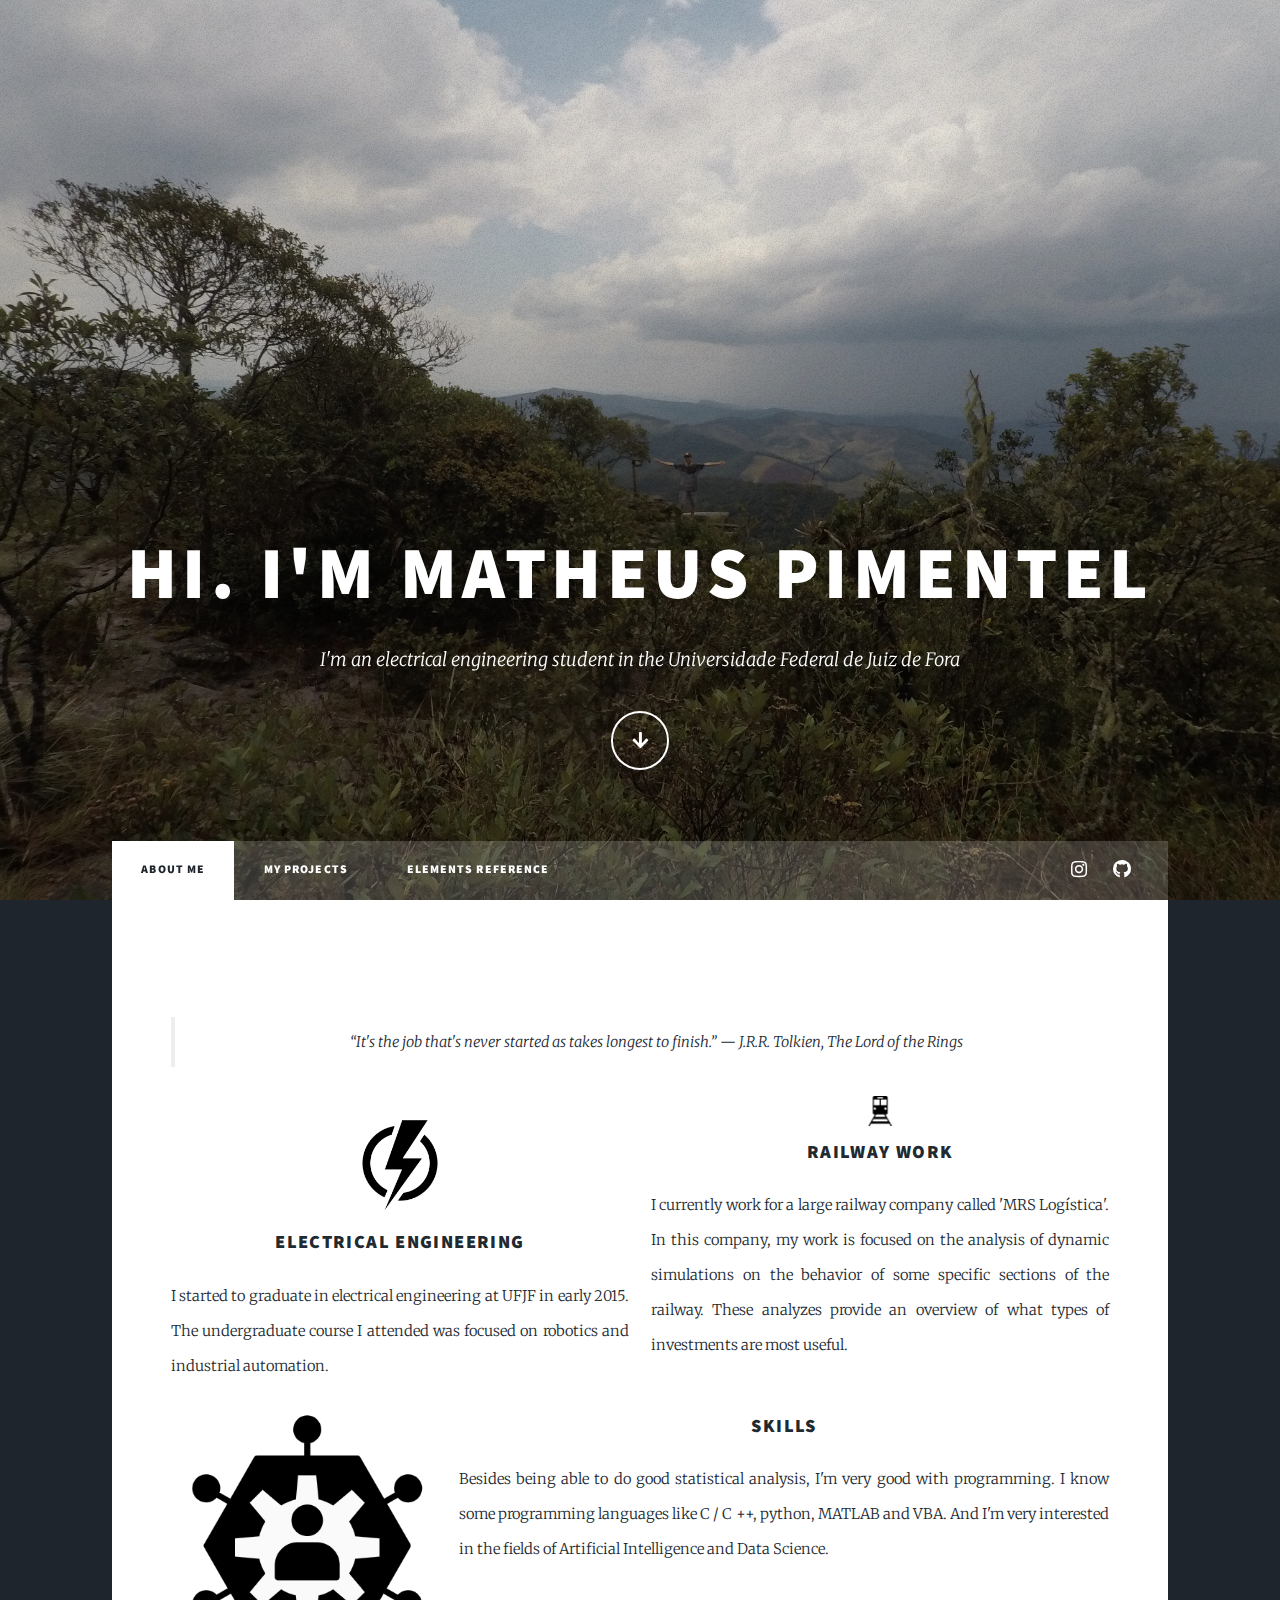
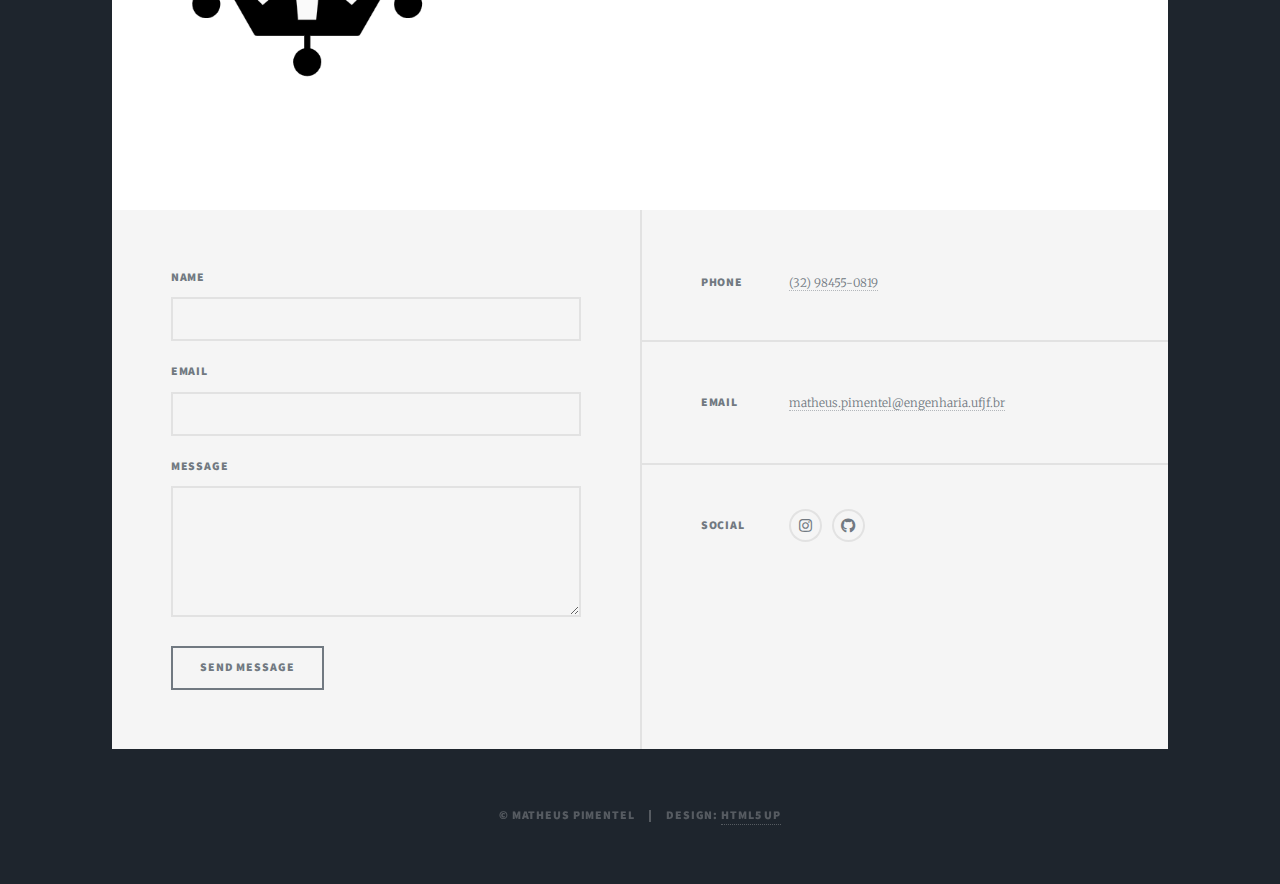
==== commit c8e9a08f: "teste5" ====
--- a/index.html
+++ b/index.html
@@ -67,10 +67,10 @@
 								<div class="row" style="text-align:center;alt: initial;">
 									<div class="column" style="width: 50%;">
 										<section>
-											<img width="30%" height="30%" src="images/electrical.jpg"/>
+											<img style="width: 30%;" src="images/electrical.jpg"/>
 											<h3>Electrical Engineering</h3>
 											<p>
-												I started to graduate in electrical engineering at UFJF in early 2015. The undergraduate course I attended was focused on robotics and industrial automation, I mean, in addition to the electrical disciplines, I also learned about process control and optimization.</p>
+												I started to graduate in electrical engineering at UFJF in early 2015. The undergraduate course I attended was focused on robotics and industrial automation.</p>
 										</section>
 									</div>
 									<div class="column" style="width: 50%;">
@@ -78,7 +78,7 @@
 											<img width="30" height="30" src="images/railway.webp"/>
 											<h3>Railway Work</h3>
 											<p>
-												I currently work for a large railway company called 'MRS Logística'. In this company, my work is very much focused on the analysis of dynamic simulations on the behavior of some specific sections. These analyzes provide an overview of what types of investments are most useful.</p>
+												I currently work for a large railway company called 'MRS Logística'. In this company, my work is focused on the analysis of dynamic simulations on the behavior of some specific sections of the railway. These analyzes provide an overview of what types of investments are most useful.</p>
 										</section>
 									</div>
 								</div>		
@@ -86,7 +86,7 @@
 								<div class="row" style="text-align:center;alt: initial;">
 									<div class="column" style="width: 30%;">
 										<section>
-											<img width="200" height="200" src="images/skills.png"/>
+											<img style="width: 100%;" src="images/skills.png"/>
 										</section>
 									</div>
 									<div class="column" style="width: 70%;">
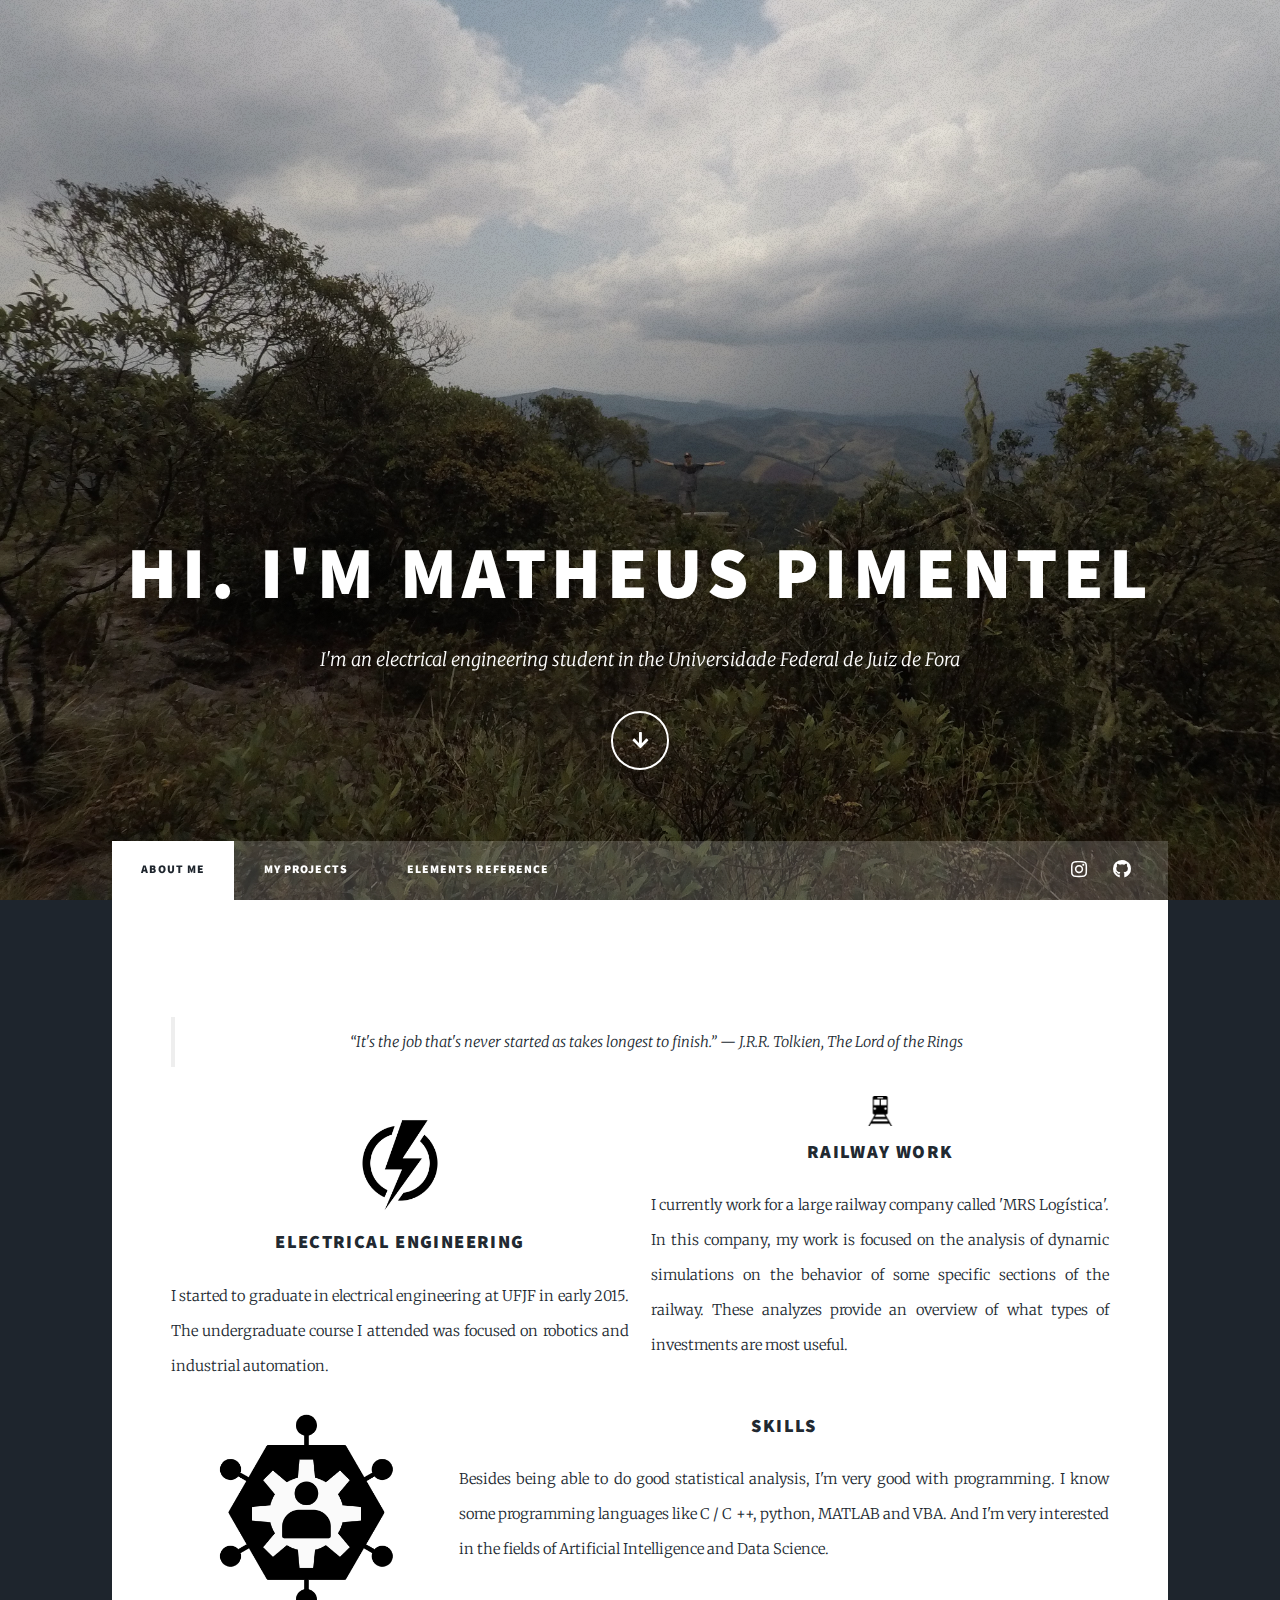
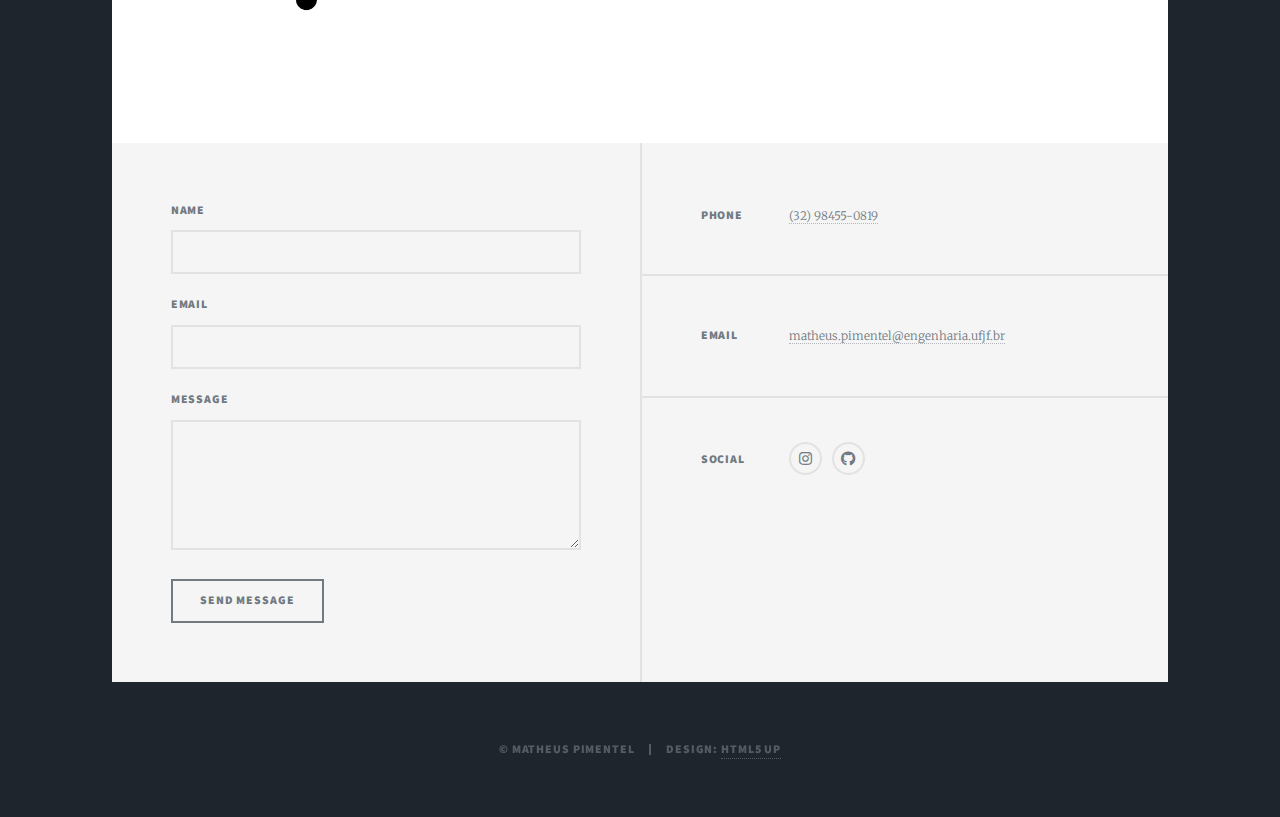
==== commit e4afed0f: "teste6" ====
--- a/index.html
+++ b/index.html
@@ -86,7 +86,7 @@
 								<div class="row" style="text-align:center;alt: initial;">
 									<div class="column" style="width: 30%;">
 										<section>
-											<img style="width: 100%;" src="images/skills.png"/>
+											<img style="width: 75%;" src="images/skills.png"/>
 										</section>
 									</div>
 									<div class="column" style="width: 70%;">
